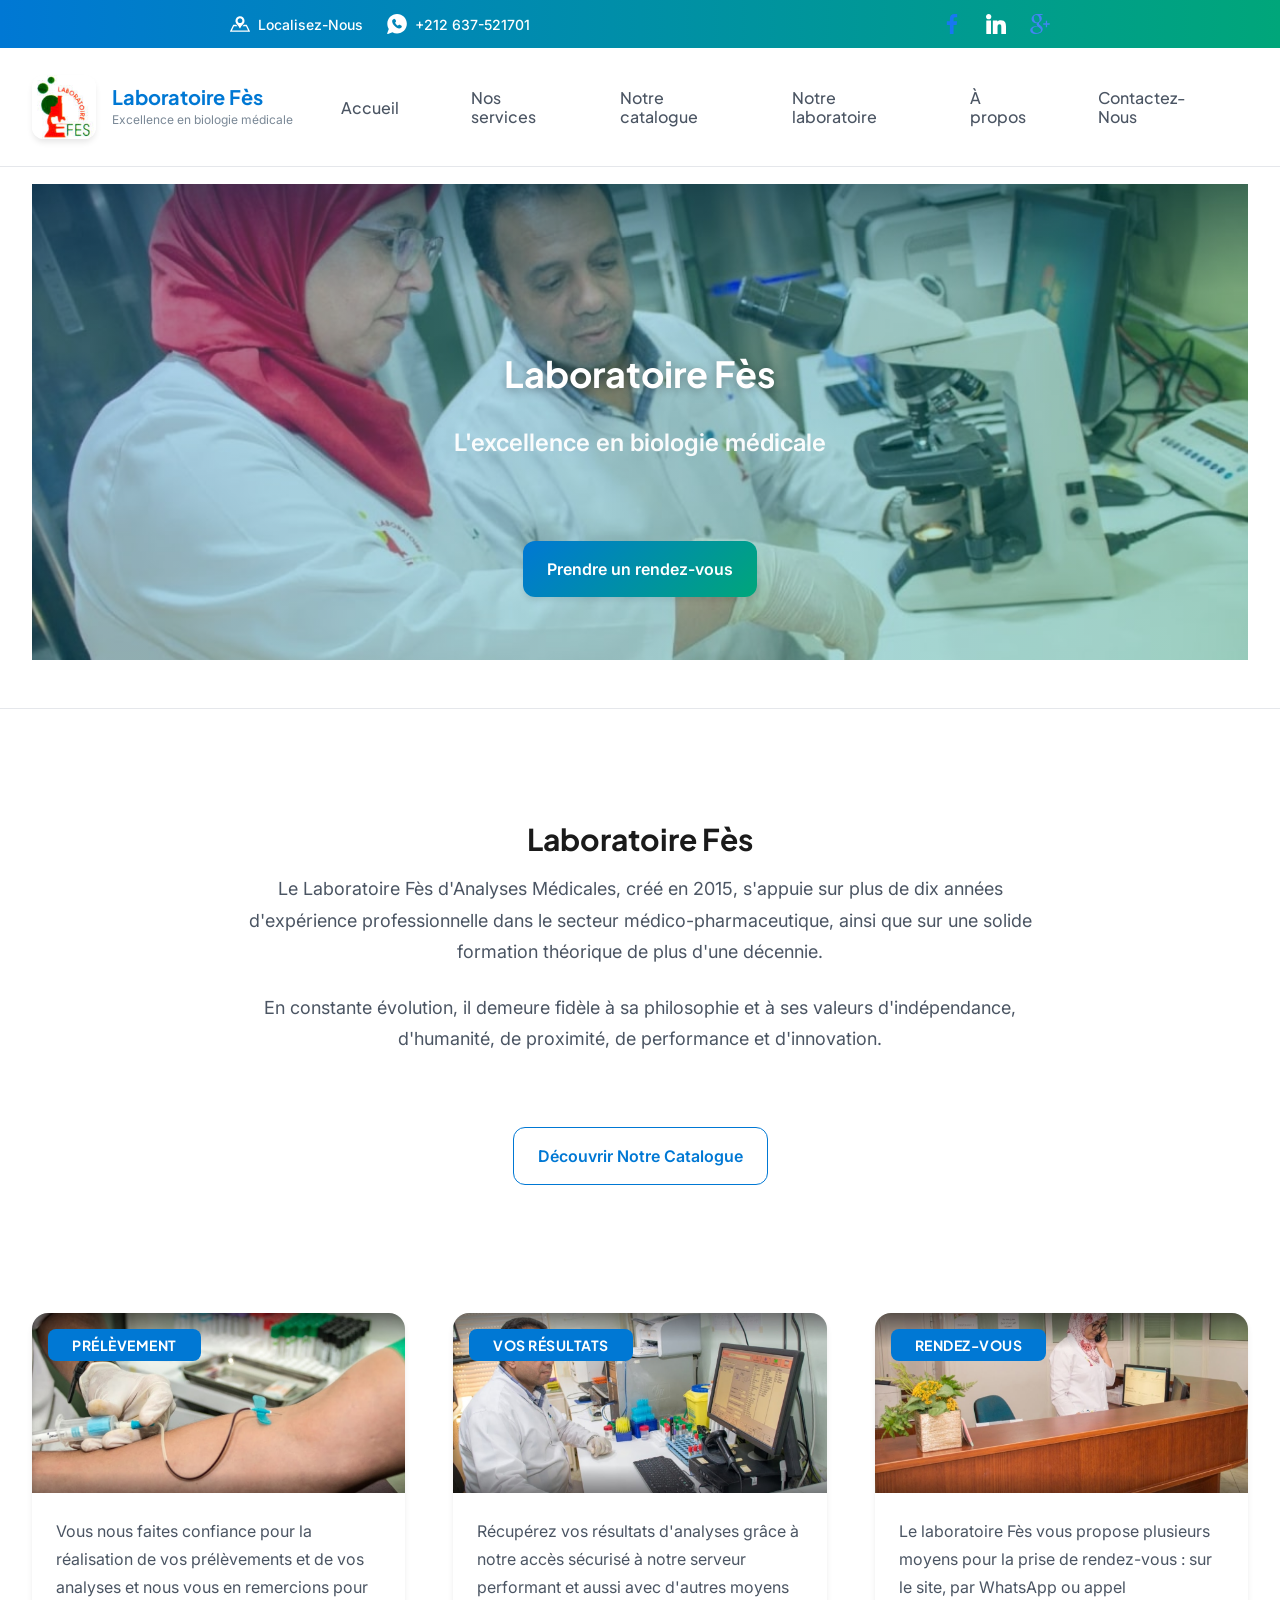
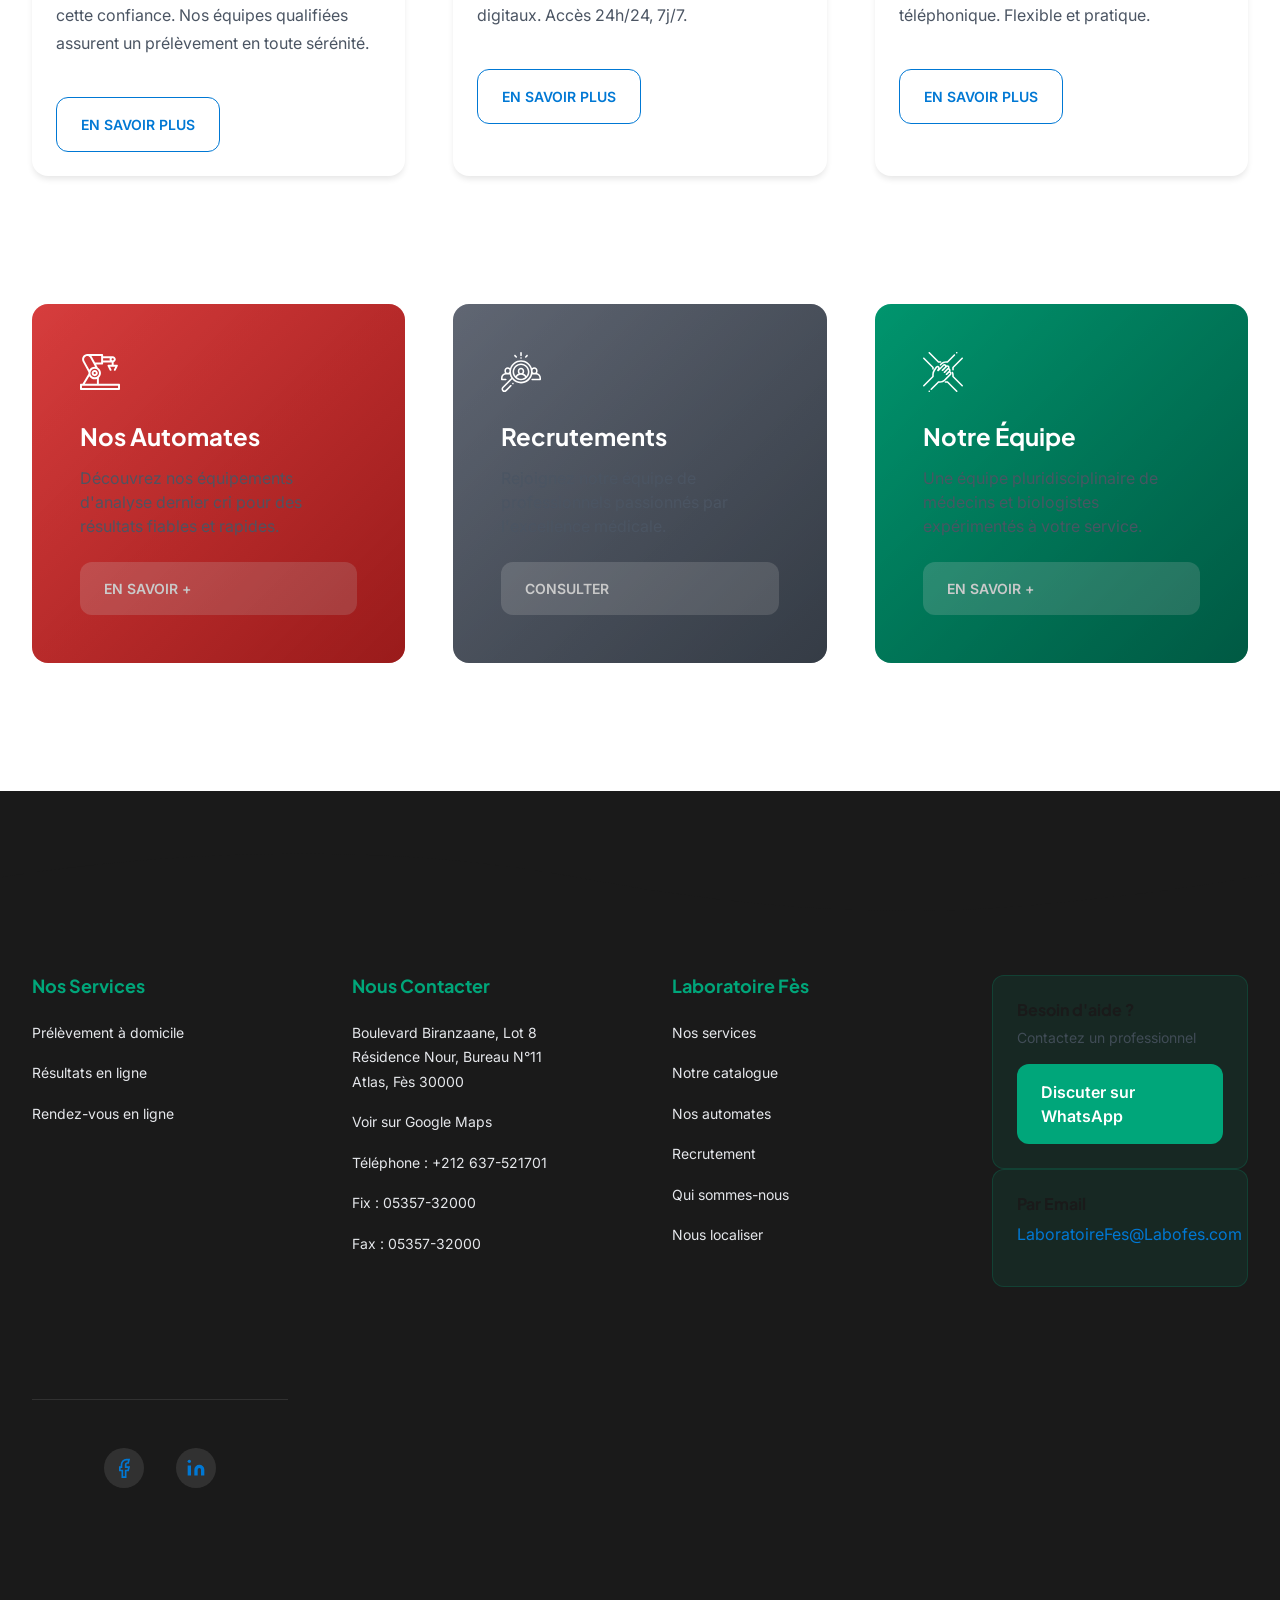
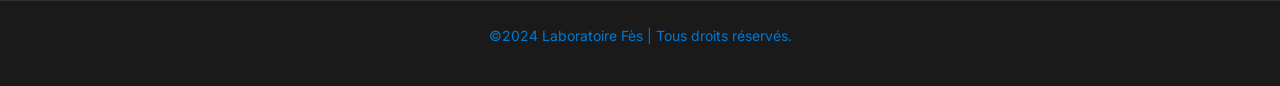
==== index.html @ f74e8bbc "update" ====
<!DOCTYPE html>
<html lang="fr">

<head>
  <meta charset="UTF-8">
  <meta name="viewport" content="width=device-width, initial-scale=1.0">
  <meta http-equiv="X-UA-Compatible" content="IE=edge">

  <!-- SEO Metadata -->
  <title>Laboratoire Fès - Analyses Médicales Premium | Biologie Médicale</title>
  <meta name="description" content="Laboratoire d'Analyses Médicales à Fès - Services de biologie médicale, prélèvements à domicile, résultats en ligne sécurisés. Excellence médicale et proximité garanties.">
  <meta name="keywords" content="laboratoire analyses médicales Fès, biologie médicale Maroc, prélèvement sanguin, résultats en ligne, rendez-vous en ligne">
  <meta name="author" content="Laboratoire Fès">
  <meta name="robots" content="index, follow">

  <!-- Open Graph -->
  <meta property="og:title" content="Laboratoire Fès - Analyses Médicales Premium">
  <meta property="og:description" content="Services de biologie médicale de qualité premium à Fès">
  <meta property="og:type" content="business.business">
  <meta property="og:locale" content="fr_FR">

  <!-- Favicon -->
  <link rel="icon" type="image/jpeg" href="imgs/logo.jpg">
  <link rel="apple-touch-icon" href="imgs/logo.jpg">

  <!-- Google Fonts -->
  <link rel="preconnect" href="https://fonts.googleapis.com">
  <link rel="preconnect" href="https://fonts.gstatic.com" crossorigin>
  <link href="https://fonts.googleapis.com/css2?family=Inter:wght@400;500;600;700&family=Plus+Jakarta+Sans:wght@600;700&display=swap" rel="stylesheet">

  <!-- Stylesheets -->
  <link rel="stylesheet" href="style.css">

  <!-- Theme Color -->
  <meta name="theme-color" content="#0078D4">
</head>

<body>
  <!-- Skip to main content (Accessibility) -->
  <a href="#main-content" class="skip-to-main" style="position: absolute; top: -40px; left: 0; background: #0078D4; color: white; padding: 8px; text-decoration: none; z-index: 100;">Passer au contenu principal</a>

  <!-- Top Contact Bar -->
  <div class="contactheader" role="contentinfo" aria-label="Barre de contact rapide">
    <section class="adress">
      <div class="infoContact">
        <a href="https://maps.google.com/?q=Laboratoire+Fes+Boulevard+Biranzaane+Lot+8+Fes+30000" 
           class="link_head" 
           title="Localiser Laboratoire Fès sur Google Maps"
           rel="noopener noreferrer">
          <img src="imgs/map.svg" width="20" height="20" alt="Icône localisation">
          <span>Localisez-Nous</span>
        </a>
      </div>
      <div class="infoContact">
        <a href="https://wa.me/+212637521701" 
           class="link_head"
           title="Contactez-nous via WhatsApp"
           rel="noopener noreferrer">
          <img src="imgs/whatssapp.svg" width="20" height="20" alt="Icône WhatsApp">
          <span>+212 637-521701</span>
        </a>
      </div>
    </section>

    <section class="social" aria-label="Suivez-nous sur les réseaux">
      <div class="infoContact">
        <a href="https://www.facebook.com/pages/category/Medical-Lab/Laboratoire-fes-danalyses-medicales-1619872754944075/" 
           aria-label="Facebook Laboratoire Fès"
           rel="noopener noreferrer"
           target="_blank">
          <img src="imgs/facebook.svg" class="colored-icon" width="20" height="20" alt="Facebook">
        </a>
      </div>
      <div class="infoContact">
        <a href="https://www.linkedin.com/in/labo-fes-9bba88136/?originalSubdomain=ma" 
           aria-label="LinkedIn Laboratoire Fès"
           rel="noopener noreferrer"
           target="_blank">
          <img src="imgs/linkedin.svg" width="20" height="20" alt="LinkedIn">
        </a>
      </div>
      <div class="infoContact">
        <a href="https://www.google.com/search?q=Laboratoire+Fes+Fez+Morocco" 
           aria-label="Google Business Laboratoire Fès"
           rel="noopener noreferrer"
           target="_blank">
          <img src="imgs/google.svg" class="colored-icon" width="20" height="20" alt="Google">
        </a>
      </div>
    </section>
  </div>

  <!-- Main Header Navigation -->
  <header class="header premium-header" role="banner">
    <div class="header-inner">
      <!-- Logo / Brand -->
      <a href="index.html" class="logo" aria-label="Accueil Laboratoire Fès">
        <img src="imgs/logo.jpg" alt="Logo Laboratoire Fès" class="logo-img">
        <div class="brand">
          <h1 class="brand-name">Laboratoire Fès</h1>
          <p class="brand-sub">Excellence en biologie médicale</p>
        </div>
      </a>

      <!-- Navigation Menu -->
      <nav class="nav" role="navigation" aria-label="Navigation principale">
        <ul class="menu">
          <li><h2><a href="index.html">Accueil</a></h2></li>
          
          <li class="sub-menu">
            <h2><a href="#section_services" aria-haspopup="true" aria-expanded="false">Nos services</a></h2>
            <ul class="test">
              <li><a href="laboratoire-fes/appointement.html">Prendre rendez-vous</a></li>
              <li><a href="laboratoire-fes/results.html">Vos résultats</a></li>
              <li><a href="laboratoire-fes/sample.html">Prélèvement à domicile</a></li>
            </ul>
          </li>

          <li><h2><a href="laboratoire-fes/tests_list.html">Notre catalogue</a></h2></li>
          
          <li class="sub-menu">
            <h2><a href="#section_automates" aria-haspopup="true" aria-expanded="false">Notre laboratoire</a></h2>
            <ul class="test">
              <li><a href="laboratoire-fes/automates.html">Nos automates</a></li>
              <li><a href="laboratoire-fes/recruitement.html">Recrutements</a></li>
              <li><a href="laboratoire-fes/team.html">Notre Équipe</a></li>
            </ul>
          </li>

          <li><h2><a href="laboratoire-fes/about.html">À propos</a></h2></li>
          <li><h2><a href="laboratoire-fes/contact.html">Contactez-Nous</a></h2></li>
        </ul>
      </nav>

      <!-- Call-to-Action Buttons -->
      <div class="header-ctas">
      
        <button class="btn btn-icon menu-toggle" 
                aria-label="Ouvrir le menu navigation" 
                aria-expanded="false"
                aria-controls="nav">
          ☰
        </button>
      </div>
    </div>
  </header>

  <!-- Hero Section -->
  <section class="home" role="main" aria-label="Section héros principal">
    <div class="slideshow-container">
      <!-- Hero Text Overlay -->
      <div class="rendv" role="heading" aria-level="2">
        <div class="titleslide0">Laboratoire Fès</div>
        <div class="titleslide">L'excellence en biologie médicale</div>
        <a href="laboratoire-fes/appointement.html" class="btn btn-primary">
          Prendre un rendez-vous
        </a>
      </div>

      <!-- Slides -->
      <div class="mySlides fade" style="display: block;" role="img" aria-label="Slide 1 - Vue du laboratoire">
        <img src="imgs/labo8.jpg" alt="Façade moderne du Laboratoire Fès">
      </div>
      <div class="mySlides fade" role="img" aria-label="Slide 2 - Équipements médicaux">
        <img src="imgs/labo9.jpg" alt="Équipements d'analyse médicale">
      </div>
      <div class="mySlides fade" role="img" aria-label="Slide 3 - Services de prélèvement">
        <img src="imgs/labo5.jpg" alt="Service de prélèvement sanguin">
      </div>
      <div class="mySlides fade" role="img" aria-label="Slide 4 - Accueil patient">
        <img src="imgs/labo2.jpg" alt="Salle d'attente accueillante">
      </div>

      <!-- Image Navigation Dots -->
      <div class="dotslide" role="group" aria-label="Navigation des images">
        <span class="dot active" onclick="currentSlide(1)" aria-label="Slide 1" role="button" tabindex="0"></span>
        <span class="dot" onclick="currentSlide(2)" aria-label="Slide 2" role="button" tabindex="0"></span>
        <span class="dot" onclick="currentSlide(3)" aria-label="Slide 3" role="button" tabindex="0"></span>
        <span class="dot" onclick="currentSlide(4)" aria-label="Slide 4" role="button" tabindex="0"></span>
      </div>

      <!-- Cover Gradient -->
      <div class="cover"></div>
    </div>
  </section>

  <div class="line"></div>

  <!-- About Section -->
  <section id="section_about" class="about" aria-labelledby="about-heading">
    <h2 id="about-heading">Laboratoire Fès</h2>
    
    <p class="parag_1">
      Le Laboratoire Fès d'Analyses Médicales, créé en 2015, s'appuie sur plus de dix années d'expérience professionnelle dans le secteur médico-pharmaceutique, ainsi que sur une solide formation théorique de plus d'une décennie.
    </p>

    <div>
      <p class="parag_2">
        En constante évolution, il demeure fidèle à sa philosophie et à ses valeurs d'indépendance, d'humanité, de proximité, de performance et d'innovation.
      </p>
    </div>

    <a href="laboratoire-fes/tests_list.html" class="btn btn-outline">
      Découvrir Notre Catalogue
    </a>
  </section>

  <!-- Services Section -->
  <section id="section_services" class="services" aria-labelledby="services-heading">
    <h2 id="services-heading" style="display: none;">Nos Services Principaux</h2>

    <!-- Prélèvement Card -->
    <article class="card">
      <div class="card-img">
        <h3>Prélèvement</h3>
        <img src="imgs/labo11.jpg" alt="Service de prélèvement sanguin professionnel">
      </div>
      <div class="card-content">
        <p class="text">
          Vous nous faites confiance pour la réalisation de vos prélèvements et de vos analyses et nous vous en remercions pour cette confiance. Nos équipes qualifiées assurent un prélèvement en toute sérénité.
        </p>
        <div class="divbtn">
          <a href="laboratoire-fes/sample.html">En savoir plus</a>
        </div>
      </div>
    </article>

    <!-- Résultats Card -->
    <article class="card">
      <div class="card-img">
        <h3>Vos Résultats</h3>
        <img src="imgs/labo1.jpg" alt="Plateforme sécurisée de consultation de résultats">
      </div>
      <div class="card-content">
        <p class="text">
          Récupérez vos résultats d'analyses grâce à notre accès sécurisé à notre serveur performant et aussi avec d'autres moyens digitaux. Accès 24h/24, 7j/7.
        </p>
        <div class="divbtn">
          <a href="laboratoire-fes/results.html">En savoir plus</a>
        </div>
      </div>
    </article>

    <!-- Rendez-vous Card -->
    <article class="card">
      <div class="card-img">
        <h3>Rendez-vous</h3>
        <img src="imgs/labo2.jpg" alt="Prise de rendez-vous en ligne">
      </div>
      <div class="card-content">
        <p class="text">
          Le laboratoire Fès vous propose plusieurs moyens pour la prise de rendez-vous : sur le site, par WhatsApp ou appel téléphonique. Flexible et pratique.
        </p>
        <div class="divbtn">
          <a href="laboratoire-fes/appointement.html">En savoir plus</a>
        </div>
      </div>
    </article>
  </section>

  <!-- Automates & Recruitment Section -->
  <section id="section_automates" class="auto_recru" aria-labelledby="automates-heading">
    <h2 id="automates-heading" style="display: none;">Notre Laboratoire</h2>

    <!-- Automates Card -->
    <article class="card_auto_recru" style="background: #ca1000;">
      <div class="icon_auto">
        <img src="imgs/automate.svg" width="30" height="30" alt="Icône automates">
      </div>
      <h3 class="title_auto_recru">Nos Automates</h3>
      <p class="text_auto_recru">
        Découvrez nos équipements d'analyse dernier cri pour des résultats fiables et rapides.
      </p>
      <a href="laboratoire-fes/automates.html" class="btn_red">En savoir +</a>
    </article>

    <!-- Recruitment Card -->
    <article class="card_auto_recru" style="background: #544e4e;">
      <div class="icon_auto">
        <img src="imgs/recrutement.svg" width="30" height="30" alt="Icône recrutement">
      </div>
      <h3 class="title_auto_recru">Recrutements</h3>
      <p class="text_auto_recru">
        Rejoignez notre équipe de professionnels passionnés par l'excellence médicale.
      </p>
      <a href="laboratoire-fes/recruitement.html" class="btn_gray">Consulter</a>
    </article>

    <!-- Team Card -->
    <article class="card_auto_recru" style="background: #00927b;">
      <div class="icon_auto">
        <img src="imgs/team.svg" width="30" height="30" alt="Icône équipe">
      </div>
      <h3 class="title_auto_recru">Notre Équipe</h3>
      <p class="text_auto_recru">
        Une équipe pluridisciplinaire de médecins et biologistes expérimentés à votre service.
      </p>
      <a href="laboratoire-fes/team.html" class="btn_green">En savoir +</a>
    </article>
  </section>

  <!-- Footer -->
  <div id="section_footer" class="pg-footer">
    <footer class="footer" role="contentinfo" aria-label="Pied de page">
      <!-- Wave SVG Decoration -->
      <svg class="footer-wave-svg" xmlns="http://www.w3.org/2000/svg" viewBox="0 0 1200 100" preserveAspectRatio="none">
        <path class="footer-wave-path"
          d="M851.8,100c125,0,288.3-45,348.2-64V0H0v44c3.7-1,7.3-1.9,11-2.9C80.7,22,151.7,10.8,223.5,6.3C276.7,2.9,330,4,383,9.8 c52.2,5.7,103.3,16.2,153.4,32.8C623.9,71.3,726.8,100,851.8,100z">
        </path>
      </svg>

      <!-- Footer Content -->
      <div class="footer-content">
        <!-- Services Column -->
        <div class="footer-content-column">
          <div class="footer-menu">
            <h3 class="footer-menu-name">Nos Services</h3>
            <ul class="footer-menu-list">
              <li><a href="laboratoire-fes/sample.html">Prélèvement à domicile</a></li>
              <li><a href="laboratoire-fes/results.html">Résultats en ligne</a></li>
              <li><a href="laboratoire-fes/appointement.html">Rendez-vous en ligne</a></li>
            </ul>
          </div>
        </div>

        <!-- Contact Column -->
        <div class="footer-content-column">
          <div class="footer-menu">
            <h3 class="footer-menu-name">Nous Contacter</h3>
            <ul class="footer-menu-list">
              <li>Boulevard Biranzaane, Lot 8<br>Résidence Nour, Bureau N°11<br>Atlas, Fès 30000</li>
              <li>
                <a href="https://maps.google.com/?q=Laboratoire+Fes+Boulevard+Biranzaane" 
                   rel="noopener noreferrer">
                  Voir sur Google Maps
                </a>
              </li>
              <li>
                <a href="tel:+212637521701">
                  Téléphone : +212 637-521701
                </a>
              </li>
              <li><a href="tel:+21253573200">Fix : 05357-32000</a></li>
              <li>Fax : 05357-32000</li>
            </ul>
          </div>
        </div>

        <!-- Quick Links Column -->
        <div class="footer-content-column">
          <div class="footer-menu">
            <h3 class="footer-menu-name">Laboratoire Fès</h3>
            <ul class="footer-menu-list">
              <li><a href="#section_services">Nos services</a></li>
              <li><a href="laboratoire-fes/tests_list.html">Notre catalogue</a></li>
              <li><a href="laboratoire-fes/automates.html">Nos automates</a></li>
              <li><a href="laboratoire-fes/recruitement.html">Recrutement</a></li>
              <li><a href="#section_about">Qui sommes-nous</a></li>
              <li>
                <a href="https://maps.google.com/?q=Laboratoire+Fes+Fez" 
                   rel="noopener noreferrer">
                  Nous localiser
                </a>
              </li>
            </ul>
          </div>
        </div>

        <!-- CTA Column -->
        <div class="footer-content-column">
          <div class="footer-call-to-action">
            <h3 class="footer-call-to-action-title">Besoin d'aide ?</h3>
            <p class="footer-call-to-action-description">Contactez un professionnel</p>
            <a class="footer-call-to-action-button" 
               href="https://wa.me/+212637521701" 
               target="_blank"
               rel="noopener noreferrer">
              Discuter sur WhatsApp
            </a>
          </div>
          <div class="footer-call-to-action">
            <h3 class="footer-call-to-action-title">Par Email</h3>
            <p class="footer-call-to-action-link-wrapper">
              <a href="mailto:LaboratoireFes@Labofes.com">
                LaboratoireFes@Labofes.com
              </a>
            </p>
          </div>
        </div>

        <!-- Social Links -->
        <div class="footer-social-links" role="navigation" aria-label="Réseaux sociaux">
          <a class="footer-social-link" 
             href="https://www.facebook.com/pages/category/Medical-Lab/Laboratoire-fes-danalyses-medicales-1619872754944075/" 
             aria-label="Facebook"
             target="_blank"
             rel="noopener noreferrer">
            <span class="hidden-link-text">Facebook</span>
            <svg class="footer-social-icon-svg" xmlns="http://www.w3.org/2000/svg" viewBox="0 0 24 24" fill="none" stroke="currentColor" stroke-width="2">
              <path d="M18 2h-3a6 6 0 0 0-6 6v3H7v4h3v8h4v-8h3l1-4h-4V8a2 2 0 0 1 2-2h1z"></path>
            </svg>
          </a>
          <a class="footer-social-link" 
             href="https://www.linkedin.com/in/labo-fes-9bba88136/?originalSubdomain=ma" 
             aria-label="LinkedIn"
             target="_blank"
             rel="noopener noreferrer">
            <span class="hidden-link-text">LinkedIn</span>
            <svg class="footer-social-icon-svg" xmlns="http://www.w3.org/2000/svg" viewBox="0 0 24 24" fill="currentColor">
              <path d="M16 8a6 6 0 0 1 6 6v7h-4v-7a2 2 0 0 0-2-2 2 2 0 0 0-2 2v7h-4v-7a6 6 0 0 1 6-6zM2 9h4v12H2z"></path>
              <circle cx="4" cy="4" r="2"></circle>
            </svg>
          </a>
        </div>
      </div>

      <!-- Copyright -->
      <div class="footer-copyright">
        <div class="footer-copyright-wrapper">
          <p class="footer-copyright-text">
            <a href="https://ittyni.com/website/analyses-medicales/" 
               target="_blank"
               rel="noopener noreferrer">
              ©2024 Laboratoire Fès | Tous droits réservés.
            </a>
          </p>
        </div>
      </div>
    </footer>
  </div>

  <!-- Main JS - Modern Vanilla JS (no jQuery) -->
  <script src="./js/main.js" defer></script>
</body>

</html>
---- style.css ----
/* ========================================
   LABORATOIRE FES - MODERN CLINIC DESIGN
   UI Kit + Design System v1.0
   ======================================== */

/* ====== 1. CSS VARIABLES (Design System) ====== */
:root {
  /* Clinic Color Palette */
  --color-primary: #0078D4;
  --color-primary-dark: #005A9C;
  --color-primary-light: #E8F4FF;
  
  --color-accent: #00A67A;
  --color-accent-dark: #008060;
  --color-accent-light: #E8F9F5;
  
  /* Neutral Colors */
  --color-dark: #1A1A1A;
  --color-dark-secondary: #4B5563;
  --color-gray: #7A8896;
  --color-gray-light: #E5E7EB;
  --color-gray-lighter: #F3F4F6;
  --color-white: #FFFFFF;
  
  /* Status Colors */
  --color-success: #10B981;
  --color-warning: #F59E0B;
  --color-error: #EF4444;
  
  /* Spacing (8px grid base) */
  --space-xs: 0.25rem;
  --space-sm: 0.5rem;
  --space-md: 1rem;
  --space-lg: 1.5rem;
  --space-xl: 2rem;
  --space-2xl: 3rem;
  --space-3xl: 4rem;
  
  /* Typography - Fonts */
  --font-primary: 'Inter', -apple-system, BlinkMacSystemFont, 'Segoe UI', sans-serif;
  --font-secondary: 'Plus Jakarta Sans', var(--font-primary);
  
  /* Typography - Sizes */
  --font-size-xs: 0.75rem;
  --font-size-sm: 0.875rem;
  --font-size-base: 1rem;
  --font-size-lg: 1.125rem;
  --font-size-xl: 1.25rem;
  --font-size-2xl: 1.5rem;
  --font-size-3xl: 1.875rem;
  --font-size-4xl: 2.25rem;
  
  --font-weight-regular: 400;
  --font-weight-medium: 500;
  --font-weight-semibold: 600;
  --font-weight-bold: 700;
  
  /* Line Heights */
  --line-height-tight: 1.2;
  --line-height-normal: 1.5;
  --line-height-relaxed: 1.75;
  
  /* Shadows */
  --shadow-sm: 0 1px 2px 0 rgba(0, 0, 0, 0.05);
  --shadow-md: 0 4px 6px -1px rgba(0, 0, 0, 0.1);
  --shadow-lg: 0 10px 15px -3px rgba(0, 0, 0, 0.1);
  --shadow-xl: 0 20px 25px -5px rgba(0, 0, 0, 0.1);
  
  /* Border Radius */
  --border-radius-sm: 0.375rem;
  --border-radius-md: 0.5rem;
  --border-radius-lg: 0.75rem;
  --border-radius-xl: 1rem;
  --border-radius-full: 9999px;
  
  /* Transitions */
  --transition-fast: 150ms ease-in-out;
  --transition-base: 200ms ease-in-out;
  --transition-slow: 300ms ease-in-out;
  
  /* Z-index Stack */
  --z-dropdown: 100;
  --z-sticky: 500;
  --z-fixed: 1000;
}

/* ====== 2. GLOBAL RESET & BASE ====== */
* {
  margin: 0;
  padding: 0;
  box-sizing: border-box;
}

html {
  scroll-behavior: smooth;
}

body {
  font-family: var(--font-primary);
  font-size: var(--font-size-base);
  line-height: var(--line-height-normal);
  color: var(--color-dark);
  background-color: var(--color-white);
  overflow-x: hidden;
}

/* Accessibility: Respect motion preferences */
@media (prefers-reduced-motion: reduce) {
  * {
    animation-duration: 0.01ms !important;
    animation-iteration-count: 1 !important;
    transition-duration: 0.01ms !important;
    scroll-behavior: auto !important;
  }
}

/* ====== 3. TYPOGRAPHY ====== */
h1, h2, h3, h4, h5, h6 {
  font-family: var(--font-secondary);
  font-weight: var(--font-weight-bold);
  line-height: var(--line-height-tight);
  margin-bottom: var(--space-md);
  color: var(--color-dark);
}

h1 { font-size: var(--font-size-4xl); }
h2 { font-size: var(--font-size-3xl); }
h3 { font-size: var(--font-size-2xl); }
h4 { font-size: var(--font-size-xl); }
h5 { font-size: var(--font-size-lg); }
h6 { font-size: var(--font-size-base); }

@media (max-width: 768px) {
  h1 { font-size: var(--font-size-3xl); }
  h2 { font-size: var(--font-size-2xl); }
  h3 { font-size: var(--font-size-xl); }
}

p {
  margin-bottom: var(--space-md);
  color: var(--color-dark-secondary);
}

a {
  color: var(--color-primary);
  text-decoration: none;
  transition: color var(--transition-fast);
}

a:hover {
  color: var(--color-primary-dark);
}

a:focus-visible {
  outline: 2px solid var(--color-accent);
  outline-offset: 2px;
}

/* ====== 4. BUTTON STYLES ====== */
.btn {
  display: inline-flex;
  align-items: center;
  justify-content: center;
  gap: var(--space-sm);
  
  padding: var(--space-md) var(--space-lg);
  font-family: var(--font-primary);
  font-size: var(--font-size-base);
  font-weight: var(--font-weight-semibold);
  
  border: none;
  border-radius: var(--border-radius-lg);
  cursor: pointer;
  transition: all var(--transition-fast);
  white-space: nowrap;
}

.btn:focus-visible {
  outline: 2px solid var(--color-accent);
  outline-offset: 2px;
}

.btn:disabled {
  opacity: 0.5;
  cursor: not-allowed;
}

.btn-primary {
  background: linear-gradient(135deg, var(--color-primary), var(--color-accent));
  color: var(--color-white);
  box-shadow: var(--shadow-md);
}

.btn-primary:hover:not(:disabled) {
  transform: translateY(-2px);
  box-shadow: var(--shadow-lg);
}

.btn-secondary {
  background: var(--color-gray-lighter);
  color: var(--color-primary);
  border: 1px solid var(--color-gray-light);
}

.btn-secondary:hover:not(:disabled) {
  background: var(--color-gray-light);
}

.btn-outline {
  border: 1.5px solid var(--color-primary);
  color: var(--color-primary);
  background: transparent;
}

.btn-outline:hover:not(:disabled) {
  background: var(--color-primary-light);
}

.btn-icon {
  padding: var(--space-md);
  background: transparent;
  border: 1px solid var(--color-gray-light);
  border-radius: var(--border-radius-full);
  color: var(--color-dark);
}

.btn-icon:hover:not(:disabled) {
  border-color: var(--color-primary);
  color: var(--color-primary);
}

.btn_red {
  padding: var(--space-md) var(--space-lg);
  border: none;
  background: rgba(255, 255, 255, 0.2);
  color: var(--color-white);
  border-radius: var(--border-radius-lg);
  font-weight: var(--font-weight-semibold);
  font-size: var(--font-size-sm);
  text-transform: uppercase;
  cursor: pointer;
  transition: all var(--transition-fast);
}

.btn_red:hover {
  background: rgba(255, 255, 255, 0.3);
  transform: translateX(4px);
}

.btn_gray {
  padding: var(--space-md) var(--space-lg);
  border: none;
  background: rgba(255, 255, 255, 0.2);
  color: var(--color-white);
  border-radius: var(--border-radius-lg);
  font-weight: var(--font-weight-semibold);
  font-size: var(--font-size-sm);
  text-transform: uppercase;
  cursor: pointer;
  transition: all var(--transition-fast);
}

.btn_gray:hover {
  background: rgba(255, 255, 255, 0.3);
  transform: translateX(4px);
}

.btn_green {
  padding: var(--space-md) var(--space-lg);
  border: none;
  background: rgba(255, 255, 255, 0.2);
  color: var(--color-white);
  border-radius: var(--border-radius-lg);
  font-weight: var(--font-weight-semibold);
  font-size: var(--font-size-sm);
  text-transform: uppercase;
  cursor: pointer;
  transition: all var(--transition-fast);
}

.btn_green:hover {
  background: rgba(255, 255, 255, 0.3);
  transform: translateX(4px);
}

/* ====== 5. CONTACT HEADER ====== */
.contactheader {
  display: flex;
  justify-content: space-between;
  align-items: center;
  padding: var(--space-md) var(--space-lg);
  
  background: linear-gradient(90deg, var(--color-primary) 0%, var(--color-accent) 100%);
  color: var(--color-white);
  
  position: fixed;
  top: 0;
  left: 0;
  right: 0;
  z-index: var(--z-sticky);
  height: 48px;
}

.adress,
.social {
  display: flex;
  gap: var(--space-sm);
}

.infoContact {
  display: flex;
  align-items: center;
  gap: var(--space-sm);
}

.infoContact a {
  display: flex;
  align-items: center;
  gap: var(--space-sm);
  color: var(--color-white);
  padding: var(--space-sm);
  border-radius: var(--border-radius-md);
  transition: background var(--transition-fast);
}

.infoContact a:hover {
  background: rgba(255, 255, 255, 0.15);
  color: var(--color-white);
}

.infoContact span {
  display: none;
  font-size: var(--font-size-sm);
  font-weight: var(--font-weight-medium);
}

@media (min-width: 768px) {
  .infoContact span {
    display: inline;
  }
}

.infoContact img {
  width: 20px;
  height: 20px;
  filter: brightness(0) invert(1);
}

.infoContact img.colored-icon {
  filter: none !important;
}

.link_head {
  color: var(--color-white);
}

/* ====== 6. MAIN HEADER ====== */
.header {
  position: fixed;
  top: 48px;
  left: 0;
  right: 0;
  z-index: var(--z-sticky);
  
  background: var(--color-white);
  backdrop-filter: blur(10px);
  background-color: rgba(255, 255, 255, 0.95);
  border-bottom: 1px solid var(--color-gray-light);
  
  /* reduced padding for a slimmer header */
  padding: var(--space-md) var(--space-lg);
  height: auto;
  transition: box-shadow var(--transition-base);
}

.header.premium-header {
  padding: var(--space-lg) var(--space-xl);
}

.header-inner {
  max-width: 1280px;
  margin: 0 auto;
  display: flex;
  align-items: center;
  justify-content: space-between;
  /* slightly tighter gap to match the slimmer header */
  gap: var(--space-lg);
}

.logo {
  display: flex;
  align-items: center;
  gap: var(--space-md);
  flex-shrink: 0;
  color: var(--color-primary);
  transition: opacity var(--transition-fast);
}

.logo:hover {
  opacity: 0.8;
}

.logo-img {
  /* slightly larger logo to make the button/image more prominent */
  width: 64px;
  height: 64px;
  border-radius: var(--border-radius-lg);
  object-fit: cover;
  box-shadow: var(--shadow-md);
}

.logotext {
  font-size: var(--font-size-xl);
  margin: 0;
  font-weight: var(--font-weight-bold);
  color: var(--color-primary);
}

.brand {
  display: flex;
  flex-direction: column;
  gap: 2px;
}

.brand-name {
  font-size: var(--font-size-xl);
  font-weight: var(--font-weight-bold);
  color: var(--color-primary);
  margin: 0;
}

.brand-sub {
  font-size: var(--font-size-xs);
  color: var(--color-gray);
  margin: 0;
}

/* Navigation */
.nav {
  flex: 1;
  display: none;
}

@media (min-width: 1024px) {
  .nav {
    display: block;
  }
}

.menu {
  display: flex;
  align-items: center;
  gap: var(--space-lg);
  list-style: none;
}

.menu li {
  position: relative;
}

.menu h2 {
  margin: 0;
  font-size: var(--font-size-base);
  font-weight: var(--font-weight-medium);
}

.menu li h2 a {
  color: var(--color-dark-secondary);
  display: inline-block;
  padding: var(--space-md) var(--space-lg);
  border-radius: var(--border-radius-md);
  transition: all var(--transition-fast);
}

.menu li h2 a:hover {
  color: var(--color-primary);
  background: var(--color-primary-light);
}

/* Submenu */
.sub-menu {
  position: relative;
}

.sub-menu .test {
  display: none;
  position: absolute;
  top: 100%;
  left: 0;
  flex-direction: column;
  gap: 0;
  
  background: var(--color-white);
  border: 1px solid var(--color-gray-light);
  border-radius: var(--border-radius-lg);
  box-shadow: var(--shadow-lg);
  min-width: 200px;
  
  padding: var(--space-md) 0;
  list-style: none;
  z-index: var(--z-dropdown);
}

.sub-menu:hover .test {
  display: flex;
}

.sub-menu .test li a {
  padding: var(--space-md) var(--space-lg);
  color: var(--color-dark-secondary);
  display: block;
  transition: all var(--transition-fast);
}

.sub-menu .test li a:hover {
  background: var(--color-primary-light);
  color: var(--color-primary);
  padding-left: calc(var(--space-lg) + var(--space-md));
}

/* Header CTAs */
.header-ctas {
  display: flex;
  align-items: center;
  gap: var(--space-md);
}

.menu-toggle {
  display: flex;
}

@media (min-width: 1024px) {
  .menu-toggle {
    display: none;
  }
}

/* Mobile Menu */
@media (max-width: 1023px) {
  .header {
    padding: var(--space-md) var(--space-lg);
  }
  
  .nav {
    display: none !important;
    position: absolute;
    top: calc(100% + 48px);
    left: 0;
    right: 0;
    
    background: var(--color-white);
    border-bottom: 1px solid var(--color-gray-light);
    box-shadow: var(--shadow-lg);
    
    animation: slideDown var(--transition-slow) ease-out;
  }
  
  .header.open .nav {
    display: block !important;
  }
  
  .menu {
    flex-direction: column;
    gap: 0;
    padding: var(--space-lg) 0;
  }
  
  .menu li h2 a {
    display: block;
    padding: var(--space-md) var(--space-lg);
  }
  
  .sub-menu .test {
    position: static;
    display: none;
    background: var(--color-gray-lighter);
    border: none;
    box-shadow: none;
    padding: 0;
  }
  
  .sub-menu.open .test {
    display: flex;
  }
  
  .sub-menu .test li a {
    padding-left: calc(var(--space-lg) * 2);
  }
}

@keyframes slideDown {
  from {
    opacity: 0;
    transform: translateY(-10px);
  }
  to {
    opacity: 1;
    transform: translateY(0);
  }
}

/* Scroll Shadow */
.header.scrolled {
  box-shadow: var(--shadow-md);
}

/* ====== 7. HERO SECTION ====== */
.home {
  margin-top: 120px;
  position: relative;
  width: 100%;
  height: 60vh;
  min-height: 400px;
  overflow: hidden;
}

@media (max-width: 768px) {
  .home {
    height: 50vh;
    min-height: 350px;
  }
}

.slideshow-container {
  position: relative;
  width: 100%;
  height: 140%;
}

.mySlides {
  display: none;
  width: 100%;
  height: 100%;
  animation: fadeSlide var(--transition-slow);
}

.mySlides.active,
.mySlides[style*="display: block"] {
  display: flex;
}

.mySlides img {
  width: 100%;
  height: 100%;
  object-fit: cover;
}

.cover {
  position: absolute;
  top: 0;
  left: 0;
  width: 100%;
  height: 100%;
  background: linear-gradient(135deg, rgba(0, 120, 212, 0.3), rgba(0, 166, 122, 0.3));
  z-index: 1;
}

.rendv {
  position: absolute;
  top: 50%;
  left: 50%;
  transform: translate(-50%, -50%);
  z-index: 2;
  text-align: center;
  color: var(--color-white);
  animation: fadeIn var(--transition-slow) ease-out;
}

.titleslide0 {
  font-family: var(--font-secondary);
  font-size: var(--font-size-4xl);
  font-weight: var(--font-weight-bold);
  margin-bottom: var(--space-lg);
  text-shadow: 0 2px 10px rgba(0, 0, 0, 0.3);
  margin: 0 0 var(--space-lg) 0;
}

@media (max-width: 768px) {
  .titleslide0 {
    font-size: var(--font-size-3xl);
  }
}

.titleslide {
  font-size: var(--font-size-2xl);
  font-weight: var(--font-weight-semibold);
  margin-bottom: var(--space-2xl);
  opacity: 0.95;
  margin: 0 0 var(--space-2xl) 0;
}

@media (max-width: 768px) {
  .titleslide {
    font-size: var(--font-size-xl);
  }
}

.rendv a {
  display: inline-block;
  margin-top: var(--space-xl);
}

.dotslide {
  position: absolute;
  bottom: var(--space-2xl);
  left: 50%;
  transform: translateX(-50%);
  z-index: 2;
  
  display: flex;
  gap: var(--space-md);
  justify-content: center;
}

.dot {
  width: 12px;
  height: 12px;
  border-radius: var(--border-radius-full);
  background: rgba(255, 255, 255, 0.5);
  cursor: pointer;
  transition: all var(--transition-fast);
  border: 2px solid rgba(255, 255, 255, 0.3);
}

.dot:hover,
.dot.active {
  background: var(--color-white);
  border-color: var(--color-white);
  transform: scale(1.2);
}

@keyframes fadeSlide {
  from { opacity: 0; }
  to { opacity: 1; }
}

@keyframes fadeIn {
  from {
    opacity: 0;
    transform: translate(-50%, -55%);
  }
  to {
    opacity: 1;
    transform: translate(-50%, -50%);
  }
}

/* ====== 8. SECTIONS & SPACING ====== */
section {
  padding: var(--space-3xl) var(--space-xl);
  max-width: 1280px;
  margin: 0 auto;
}

@media (max-width: 768px) {
  section {
    padding: var(--space-2xl) var(--space-lg);
  }
}

.line {
  height: 1px;
  background: var(--color-gray-light);
  margin: var(--space-2xl) 0;
}

/* About Section */
.about {
  text-align: center;
}

.about h1 {
  color: var(--color-primary);
}

.about h1 span {
  display: block;
}

.parag_1,
.parag_2 {
  font-size: var(--font-size-lg);
  line-height: var(--line-height-relaxed);
  color: var(--color-dark-secondary);
  margin-bottom: var(--space-lg);
  max-width: 800px;
  margin-left: auto;
  margin-right: auto;
}

.about .btn,
.about a {
  margin-top: var(--space-2xl);
}

/* ====== 9. SERVICE CARDS ====== */
.services {
  display: grid;
  grid-template-columns: repeat(auto-fit, minmax(300px, 1fr));
  gap: var(--space-2xl);
}

@media (max-width: 768px) {
  .services {
    grid-template-columns: 1fr;
    gap: var(--space-lg);
  }
}

.card {
  background: var(--color-white);
  border-radius: var(--border-radius-xl);
  overflow: hidden;
  box-shadow: var(--shadow-md);
  transition: all var(--transition-base);
  display: flex;
  flex-direction: column;
  min-height: 360px;
}

.card:hover {
  box-shadow: var(--shadow-xl);
  transform: translateY(-4px);
}

.card-img {
  position: relative;
  width: 100%;
  height: 180px;
  overflow: hidden;
}

.card-img img {
  width: 100%;
  height: 100%;
  object-fit: cover;
  transition: transform var(--transition-base);
}

.card:hover .card-img img {
  transform: scale(1.05);
}

.card-img h3 {
  position: absolute;
  top: var(--space-md);
  left: var(--space-md);
  background: var(--color-primary);
  color: var(--color-white);
  padding: var(--space-sm) var(--space-lg);
  border-radius: var(--border-radius-md);
  font-size: var(--font-size-sm);
  font-weight: var(--font-weight-bold);
  text-transform: uppercase;
  letter-spacing: 0.5px;
  margin: 0;
  z-index: 1;
}

.card .text {
  flex: 1;
  padding: var(--space-lg);
  color: var(--color-dark-secondary);
  line-height: var(--line-height-relaxed);
}

.card .divbtn {
  padding: 0 var(--space-lg) var(--space-lg);
}

.card .divbtn a,
.card a {
  display: inline-block;
  color: var(--color-primary);
  border: 1.5px solid var(--color-primary);
  padding: var(--space-md) var(--space-lg);
  border-radius: var(--border-radius-lg);
  font-weight: var(--font-weight-semibold);
  text-transform: uppercase;
  font-size: var(--font-size-sm);
  transition: all var(--transition-fast);
}

.card .divbtn a:hover,
.card a:hover {
  background: var(--color-primary);
  color: var(--color-white);
  transform: translateX(2px);
}

/* ====== 10. AUTOMATES & RECRUITMENT ====== */
.auto_recru {
  display: grid;
  grid-template-columns: repeat(auto-fit, minmax(280px, 1fr));
  gap: var(--space-2xl);
}

@media (max-width: 768px) {
  .auto_recru {
    grid-template-columns: 1fr;
  }
}

.card_auto_recru {
  padding: var(--space-2xl);
  border-radius: var(--border-radius-xl);
  color: var(--color-white);
  position: relative;
  overflow: hidden;
  transition: all var(--transition-base);
  display: flex;
  flex-direction: column;
  min-height: 260px;
  cursor: pointer;
}

.card_auto_recru::before {
  content: '';
  position: absolute;
  top: 0;
  left: 0;
  right: 0;
  bottom: 0;
  background: linear-gradient(135deg, rgba(0,0,0,0.1), rgba(0,0,0,0.3));
  z-index: 1;
}

.card_auto_recru:hover {
  transform: translateY(-6px);
  box-shadow: var(--shadow-xl);
}

.icon_auto {
  margin-bottom: var(--space-lg);
  position: relative;
  z-index: 2;
}

.icon_auto img {
  width: 40px;
  height: 40px;
  filter: brightness(0) invert(1);
}

.title_auto_recru {
  font-size: var(--font-size-2xl);
  margin-bottom: var(--space-md);
  position: relative;
  z-index: 2;
  color: var(--color-white);
  margin: 0 0 var(--space-md) 0;
}

.text_auto_recru {
  font-size: var(--font-size-base);
  line-height: var(--line-height-normal);
  margin-bottom: var(--space-lg);
  position: relative;
  z-index: 2;
  opacity: 0.95;
}

/* Background gradient overrides */
[style*="background: #ca1000"] {
  background: linear-gradient(135deg, #EF4444, #DC2626) !important;
}

[style*="background: #544e4e"] {
  background: linear-gradient(135deg, #6B7280, #4B5563) !important;
}

[style*="background: #00927b"] {
  background: linear-gradient(135deg, var(--color-accent), #008060) !important;
}

/* ====== 11. FOOTER ====== */
.pg-footer {
  padding: 0 !important;
  margin-top: var(--space-3xl);
}

.footer {
  background: var(--color-dark);
  color: var(--color-white);
  position: relative;
  padding-top: 60px;
}

.footer-wave-svg {
  display: block;
  width: 100%;
  height: 60px;
}

.footer-wave-path {
  fill: var(--color-dark);
}

.footer-content {
  display: grid;
  grid-template-columns: repeat(auto-fit, minmax(200px, 1fr));
  gap: var(--space-3xl);
  max-width: 1280px;
  margin: 0 auto;
  padding: var(--space-3xl) var(--space-xl);
}

@media (max-width: 768px) {
  .footer-content {
    gap: var(--space-2xl);
    padding: var(--space-2xl) var(--space-lg);
  }
}

.footer-menu-name {
  font-size: var(--font-size-lg);
  font-weight: var(--font-weight-bold);
  margin-bottom: var(--space-lg);
  color: var(--color-accent);
}

.footer-menu-list {
  list-style: none;
  display: flex;
  flex-direction: column;
  gap: var(--space-md);
}

.footer-menu-list li {
  font-size: var(--font-size-sm);
  line-height: var(--line-height-relaxed);
  color: var(--color-gray-light);
}

.footer-menu-list a {
  color: var(--color-gray-light);
  transition: all var(--transition-fast);
}

.footer-menu-list a:hover {
  color: var(--color-accent);
  padding-left: var(--space-sm);
}

.footer-call-to-action {
  background: rgba(0, 166, 122, 0.1);
  padding: var(--space-lg);
  border-radius: var(--border-radius-lg);
  border: 1px solid rgba(0, 166, 122, 0.2);
}

.footer-call-to-action-title {
  font-size: var(--font-size-base);
  font-weight: var(--font-weight-bold);
  margin-bottom: var(--space-sm);
  margin: 0 0 var(--space-sm) 0;
}

.footer-call-to-action-description {
  font-size: var(--font-size-sm);
  margin-bottom: var(--space-md);
  opacity: 0.8;
}

.footer-call-to-action-button {
  background: var(--color-accent);
  color: var(--color-white);
  padding: var(--space-md) var(--space-lg);
  border-radius: var(--border-radius-lg);
  border: none;
  font-weight: var(--font-weight-semibold);
  transition: all var(--transition-fast);
  display: inline-block;
  cursor: pointer;
}

.footer-call-to-action-button:hover {
  background: var(--color-accent-dark);
  transform: translateY(-2px);
}

.footer-social-amoeba-svg {
  display: none;
}

.footer-social-links {
  display: flex;
  justify-content: center;
  gap: var(--space-xl);
  padding: var(--space-2xl) var(--space-xl);
  border-top: 1px solid rgba(255, 255, 255, 0.1);
  margin-top: var(--space-2xl);
}

.footer-social-link {
  display: inline-flex;
  align-items: center;
  justify-content: center;
  width: 40px;
  height: 40px;
  border-radius: var(--border-radius-full);
  background: rgba(255, 255, 255, 0.1);
  transition: all var(--transition-fast);
}

.footer-social-link:hover {
  background: var(--color-accent);
  transform: translateY(-3px);
}

.footer-social-icon-svg {
  width: 20px;
  height: 20px;
}

.footer-social-icon-path {
  fill: currentColor;
}

.hidden-link-text {
  display: none;
}

.footer-copyright {
  text-align: center;
  padding: var(--space-lg);
  border-top: 1px solid rgba(255, 255, 255, 0.1);
  font-size: var(--font-size-sm);
  color: var(--color-gray-light);
}

.footer-copyright-wrapper {
  max-width: 1280px;
  margin: 0 auto;
}

/* ====== 12. UTILITY CLASSES ====== */
.container {
  max-width: 1280px;
  margin: 0 auto;
  padding: 0 var(--space-xl);
}

.text-center {
  text-align: center;
}

.text-primary {
  color: var(--color-primary);
}

.text-accent {
  color: var(--color-accent);
}

.mt {
  margin-top: var(--space-2xl);
}

.mb {
  margin-bottom: var(--space-2xl);
}

/* ====== 13. ANIMATIONS ====== */
@keyframes slideInUp {
  from {
    opacity: 0;
    transform: translateY(20px);
  }
  to {
    opacity: 1;
    transform: translateY(0);
  }
}

@keyframes slideInLeft {
  from {
    opacity: 0;
    transform: translateX(-20px);
  }
  to {
    opacity: 1;
    transform: translateX(0);
  }
}

@keyframes slideInRight {
  from {
    opacity: 0;
    transform: translateX(20px);
  }
  to {
    opacity: 1;
    transform: translateX(0);
  }
}

@keyframes pulse {
  0%, 100% { opacity: 1; }
  50% { opacity: 0.7; }
}

.fade-in {
  animation: slideInUp var(--transition-slow) ease-out forwards;
  opacity: 0;
}

.fade-in.in-view {
  opacity: 1;
}

/* ====== 14. RESPONSIVE DESIGN ====== */
@media (max-width: 768px) {
  :root {
    --space-xl: 1.5rem;
    --space-2xl: 2rem;
    --space-3xl: 3rem;
  }
  
  h1 { font-size: var(--font-size-3xl); }
  h2 { font-size: var(--font-size-2xl); }
  
  .contactheader {
    gap: var(--space-md);
  }
  
  .adress,
  .social {
    gap: var(--space-xs);
  }
}

@media (max-width: 480px) {
  :root {
    --space-lg: 1rem;
    --space-xl: 1.25rem;
  }
  
  .header {
    padding: var(--space-md);
  }
  
  .header-inner {
    gap: var(--space-md);
  }
  
  .brand-sub {
    display: none;
  }
  
  section {
    padding: var(--space-xl) var(--space-md);
  }
  
  .titleslide0 {
    font-size: var(--font-size-2xl);
  }
  
  .titleslide {
    font-size: var(--font-size-lg);
  }
  
  .card_auto_recru {
    padding: var(--space-lg);
  }
  
  .title_auto_recru {
    font-size: var(--font-size-xl);
  }
}

/* Print Styles */
@media print {
  .contactheader,
  .header,
  .footer {
    display: none;
  }
  
  body {
    background: var(--color-white);
  }
  
  a[href]::after {
    content: " (" attr(href) ")";
  }
}
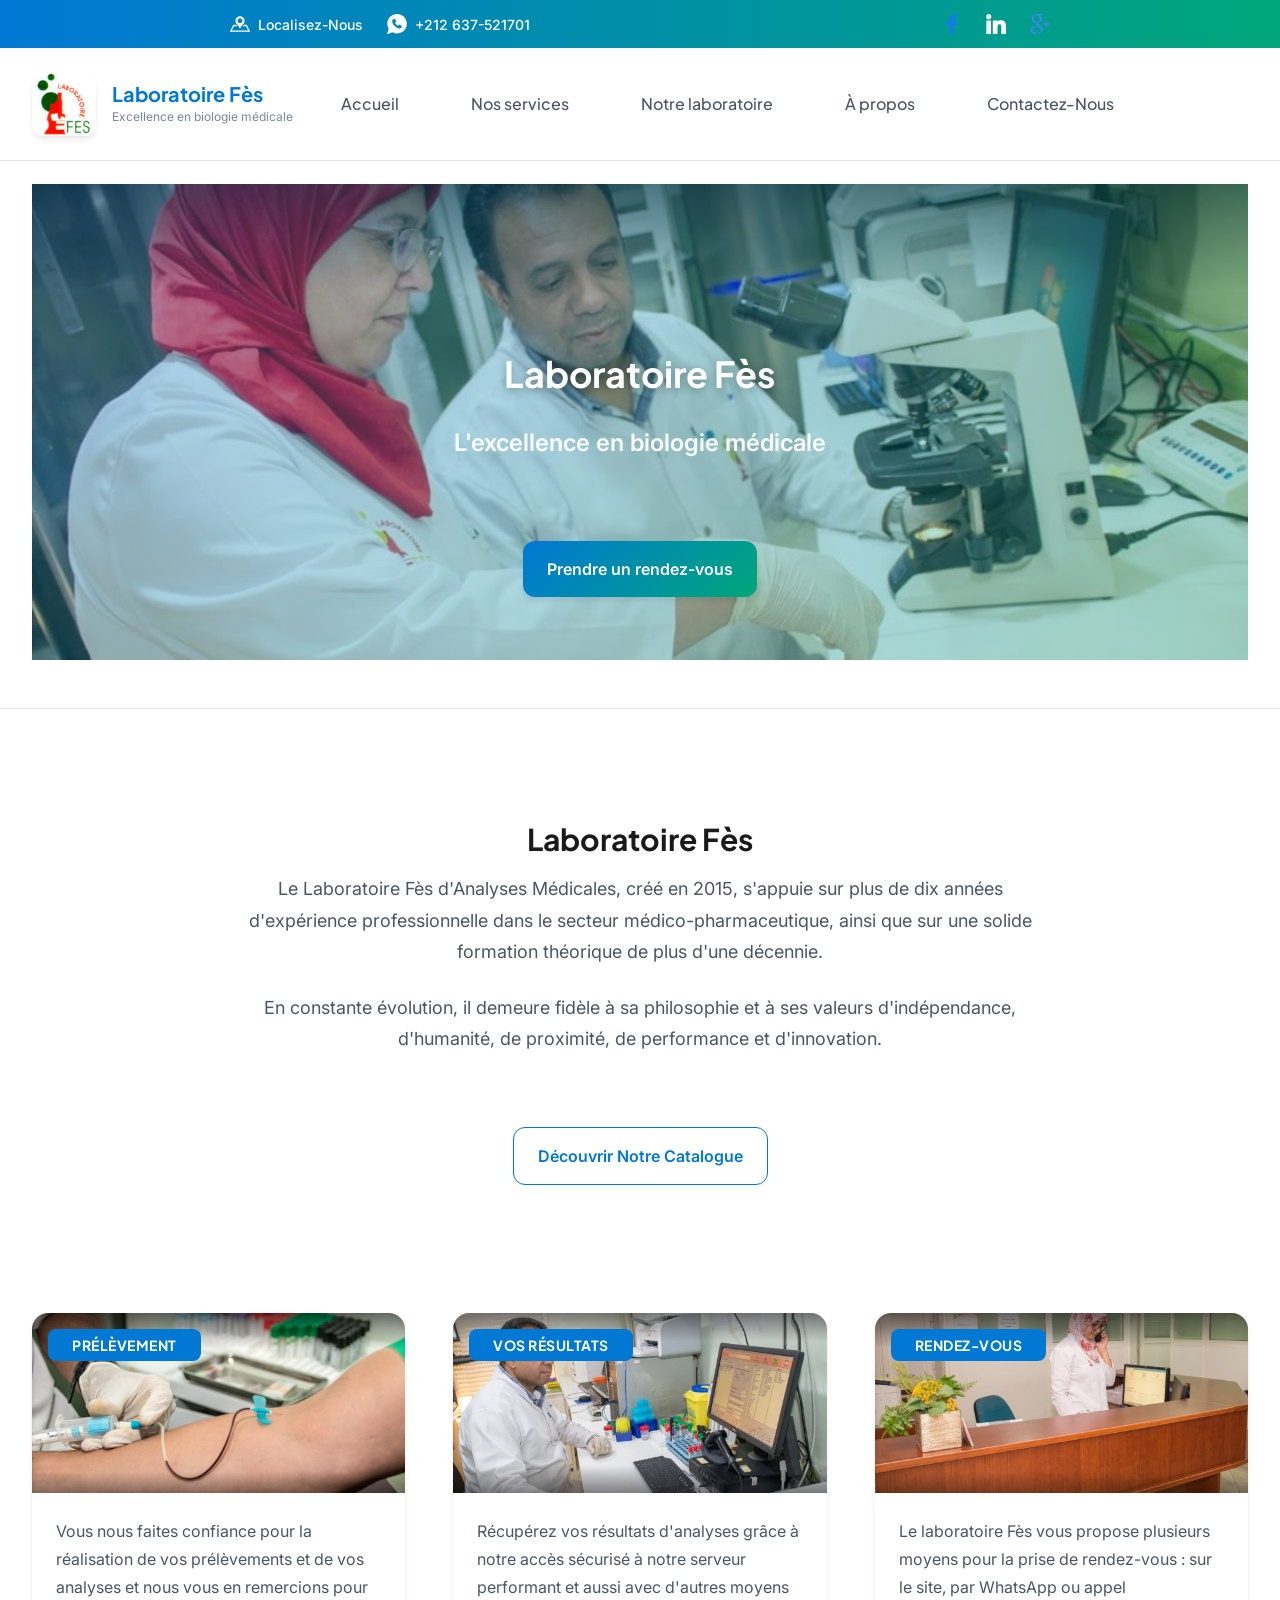
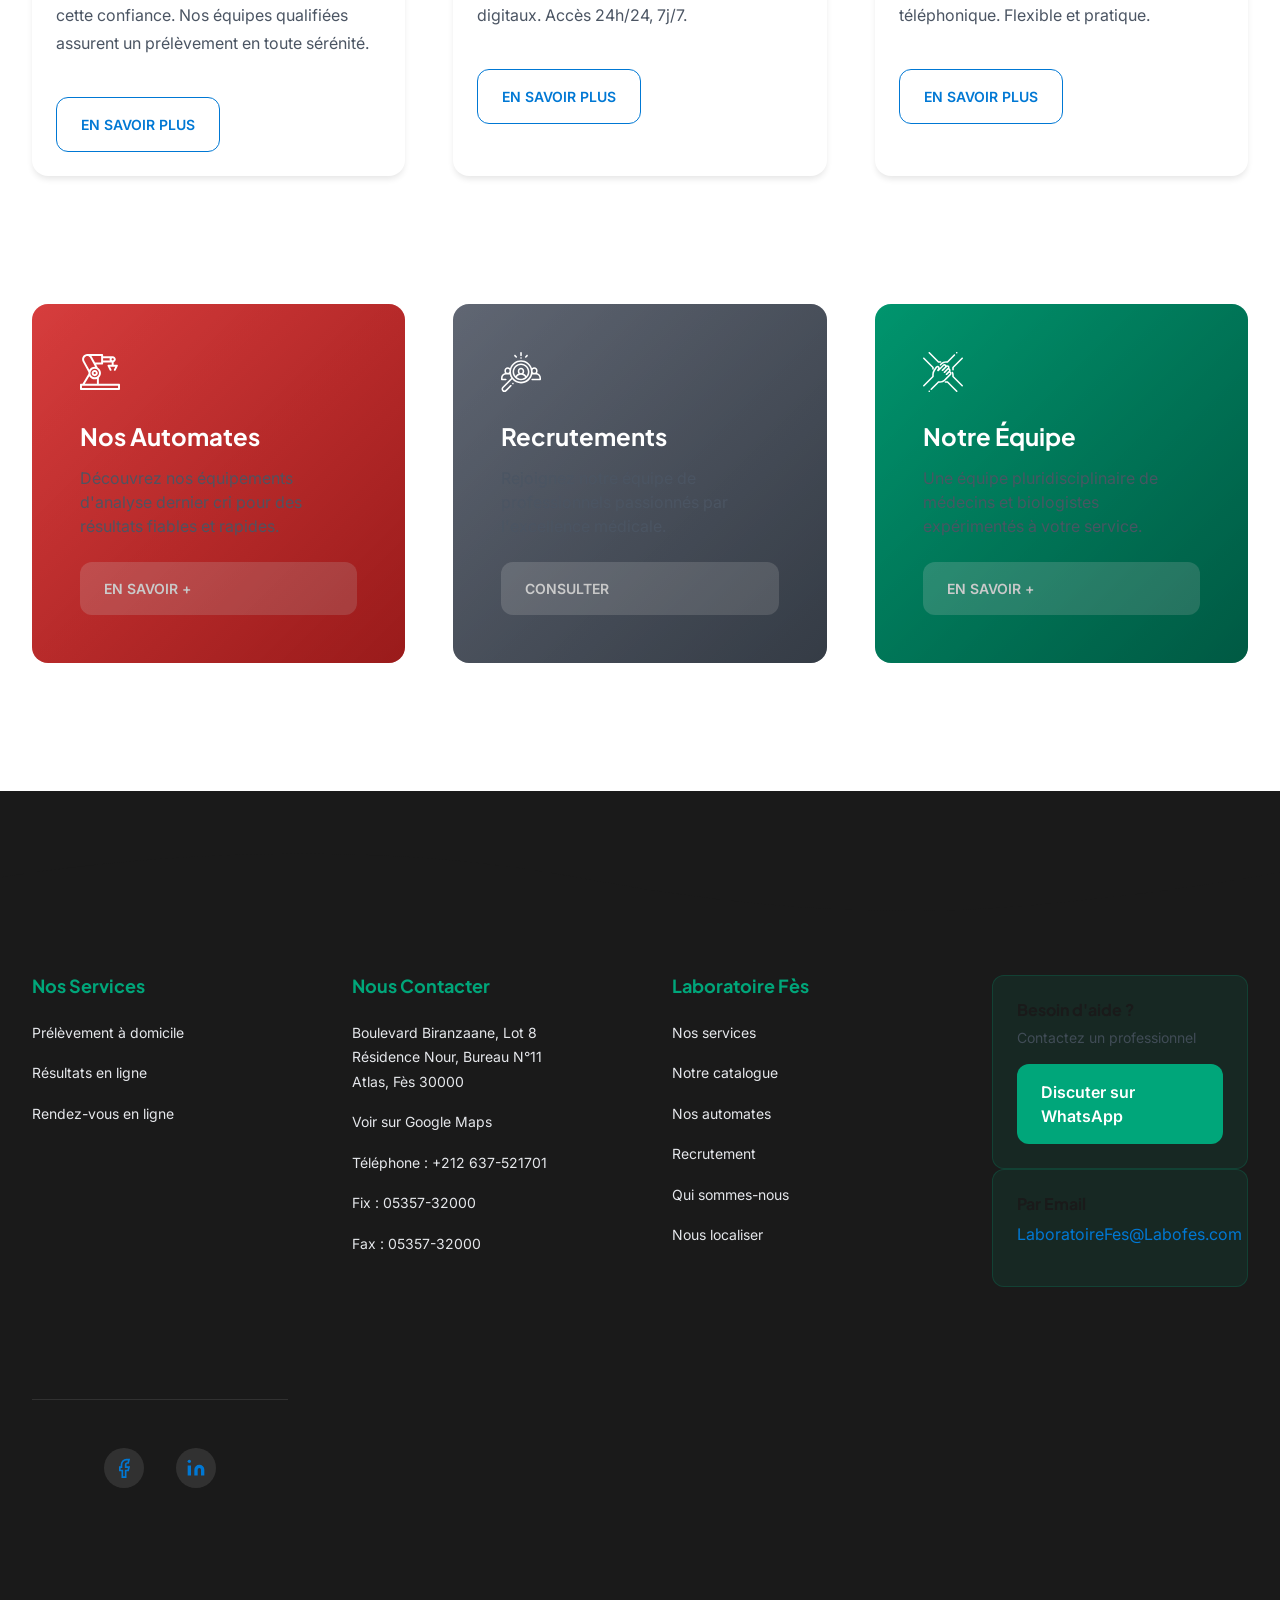
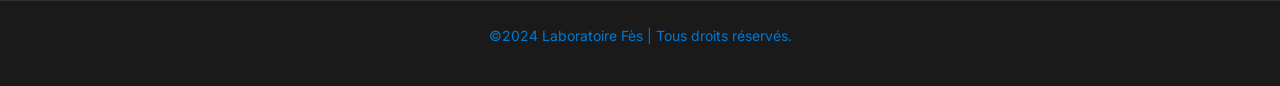
==== commit 56c84bb3: "update" ====
--- a/index.html
+++ b/index.html
@@ -115,8 +115,6 @@
               <li><a href="laboratoire-fes/sample.html">Prélèvement à domicile</a></li>
             </ul>
           </li>
-
-          <li><h2><a href="laboratoire-fes/tests_list.html">Notre catalogue</a></h2></li>
           
           <li class="sub-menu">
             <h2><a href="#section_automates" aria-haspopup="true" aria-expanded="false">Notre laboratoire</a></h2>
@@ -430,7 +428,7 @@
   </div>
 
   <!-- Main JS - Modern Vanilla JS (no jQuery) -->
-  <script src="./js/main.js" defer></script>
+  <script src="main.js" defer></script>
 </body>
 
 </html>
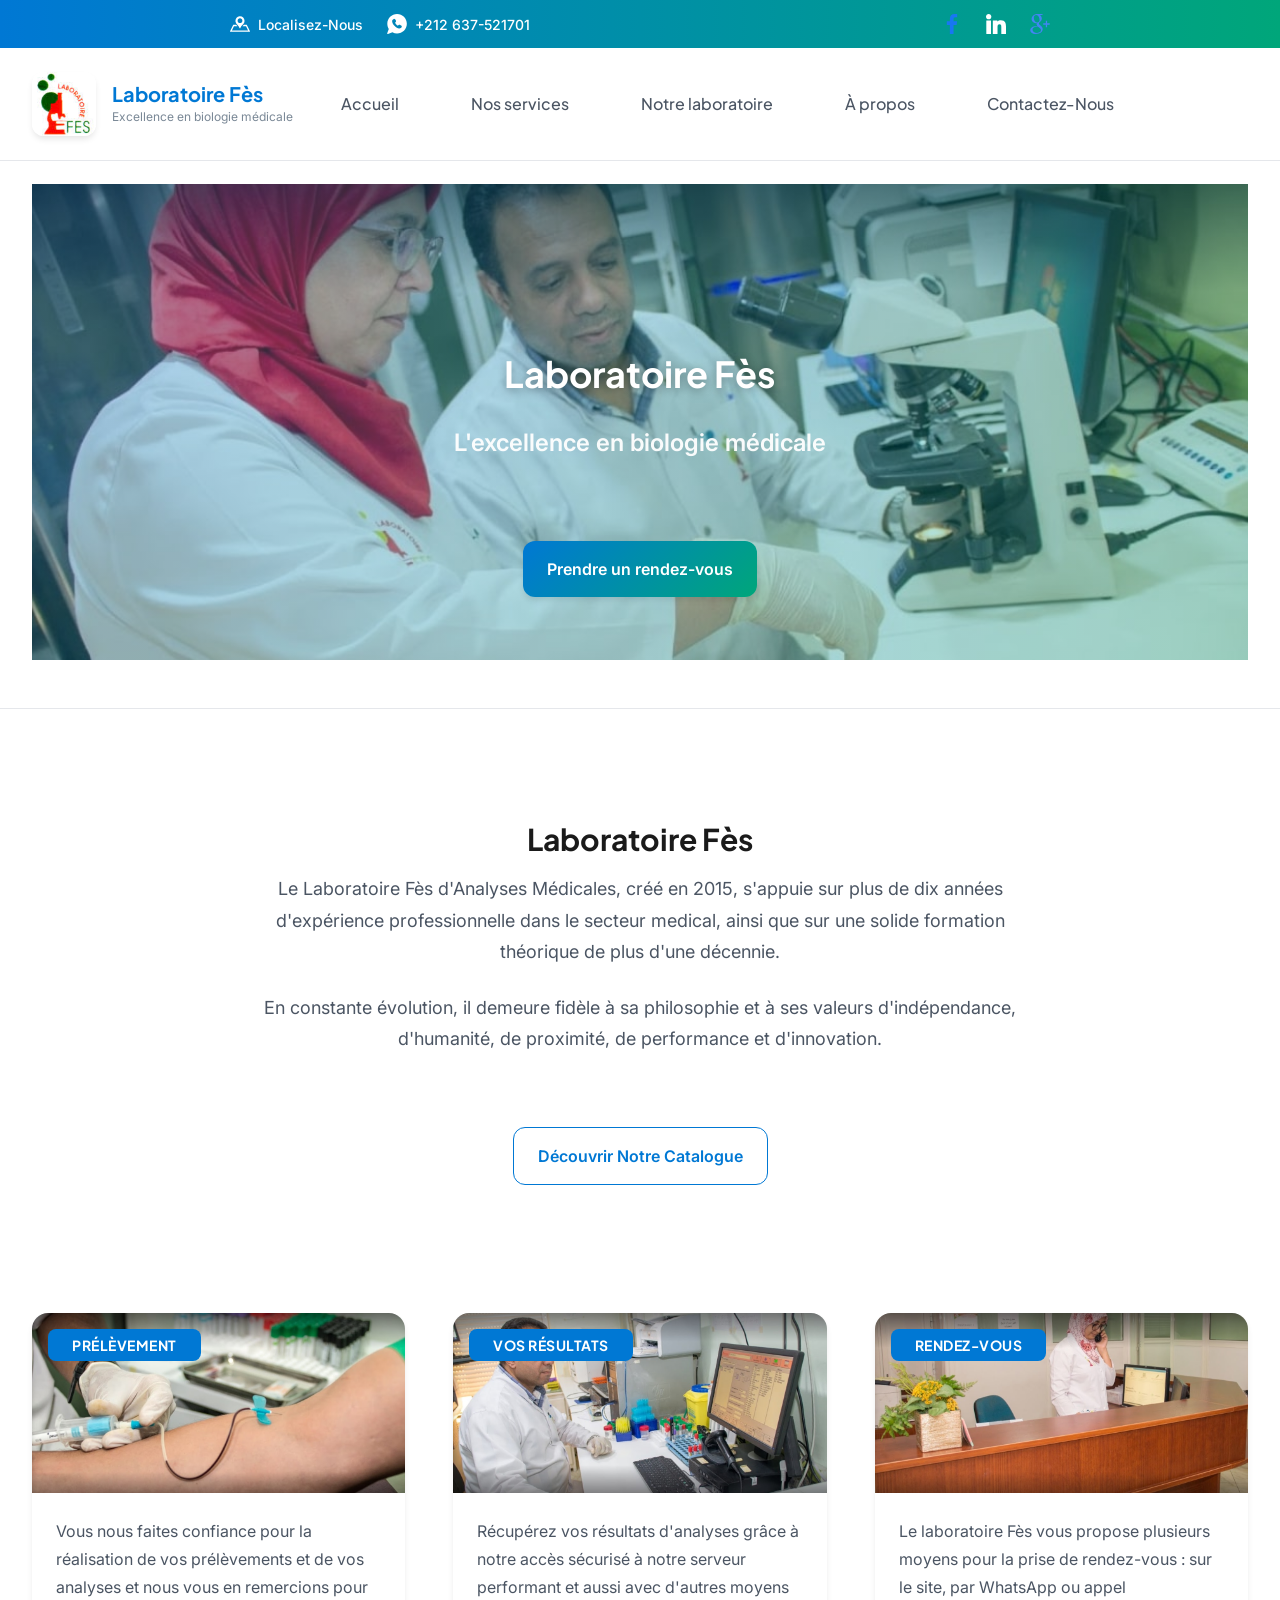
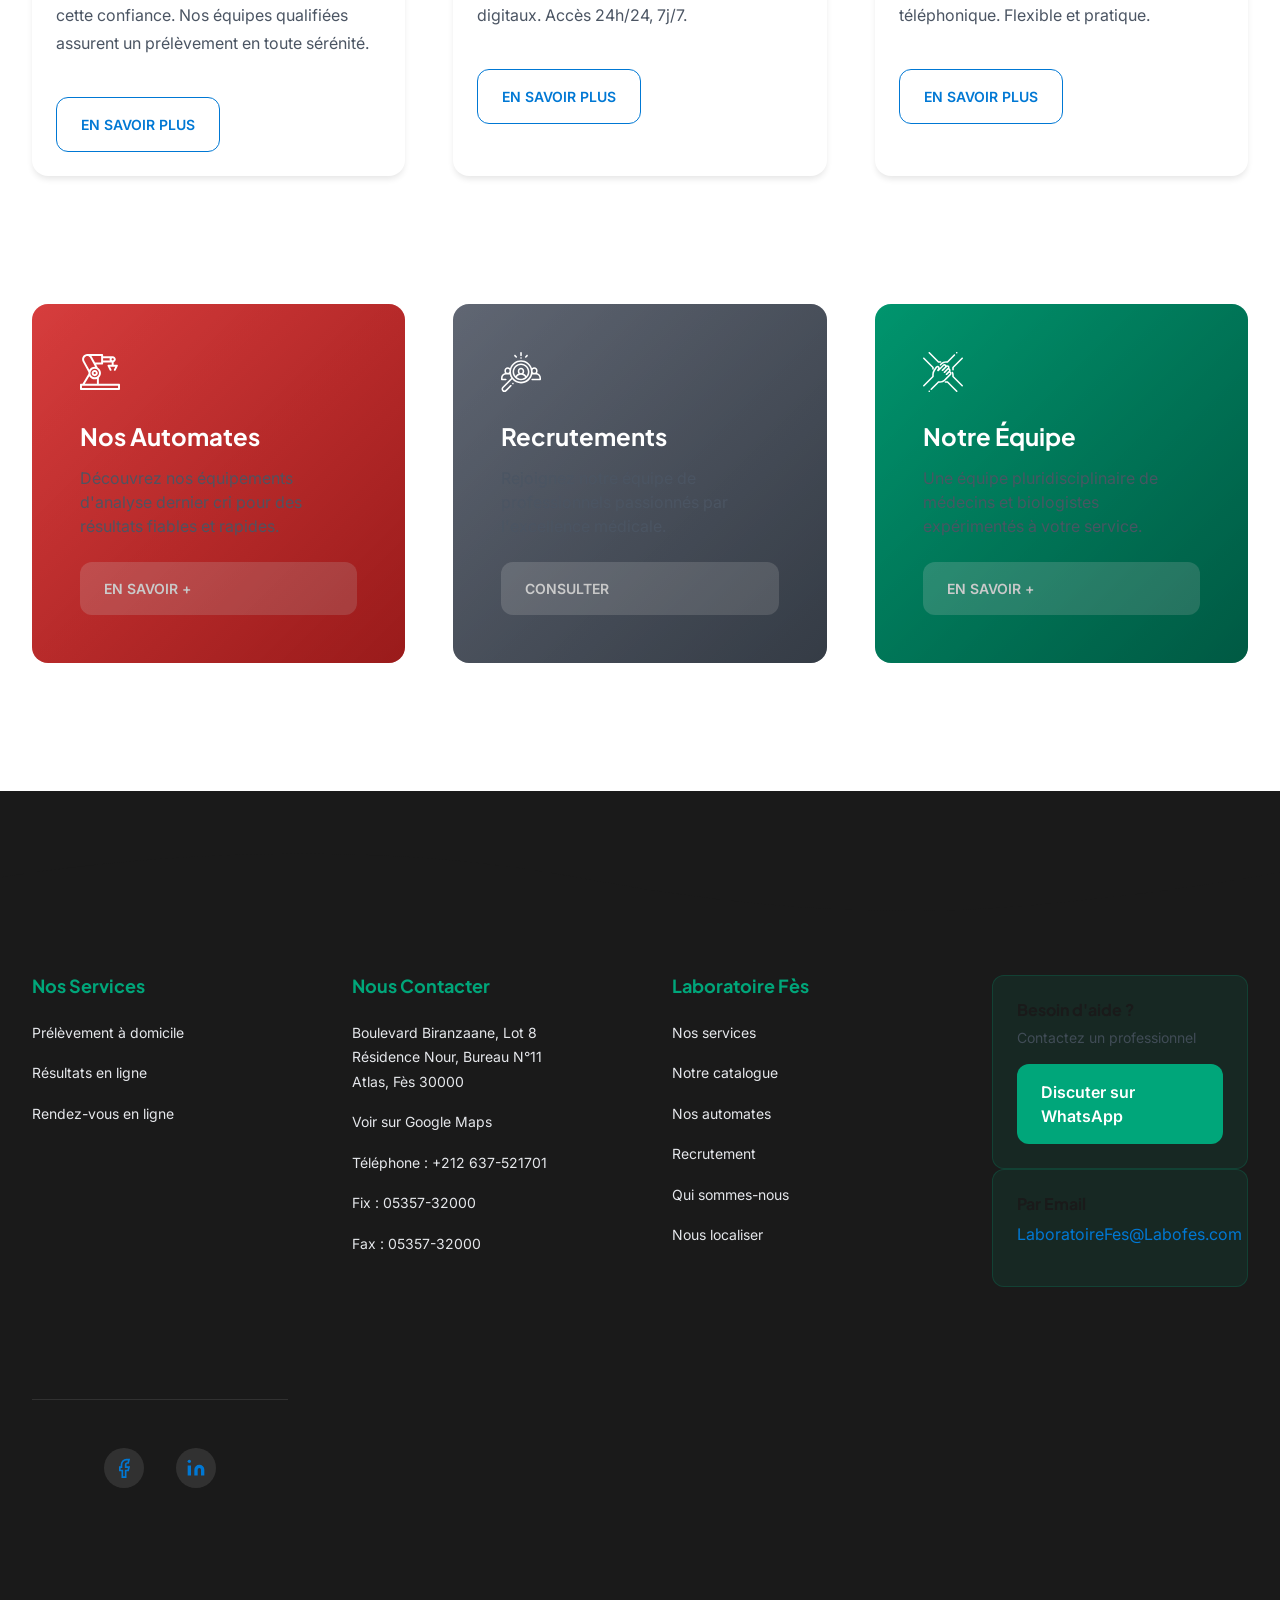
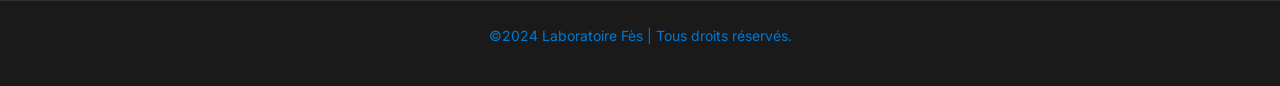
==== commit 23f9fd76: "update" ====
--- a/index.html
+++ b/index.html
@@ -189,7 +189,7 @@
     <h2 id="about-heading">Laboratoire Fès</h2>
     
     <p class="parag_1">
-      Le Laboratoire Fès d'Analyses Médicales, créé en 2015, s'appuie sur plus de dix années d'expérience professionnelle dans le secteur médico-pharmaceutique, ainsi que sur une solide formation théorique de plus d'une décennie.
+      Le Laboratoire Fès d'Analyses Médicales, créé en 2015, s'appuie sur plus de dix années d'expérience professionnelle dans le secteur medical, ainsi que sur une solide formation théorique de plus d'une décennie.
     </p>
 
     <div>
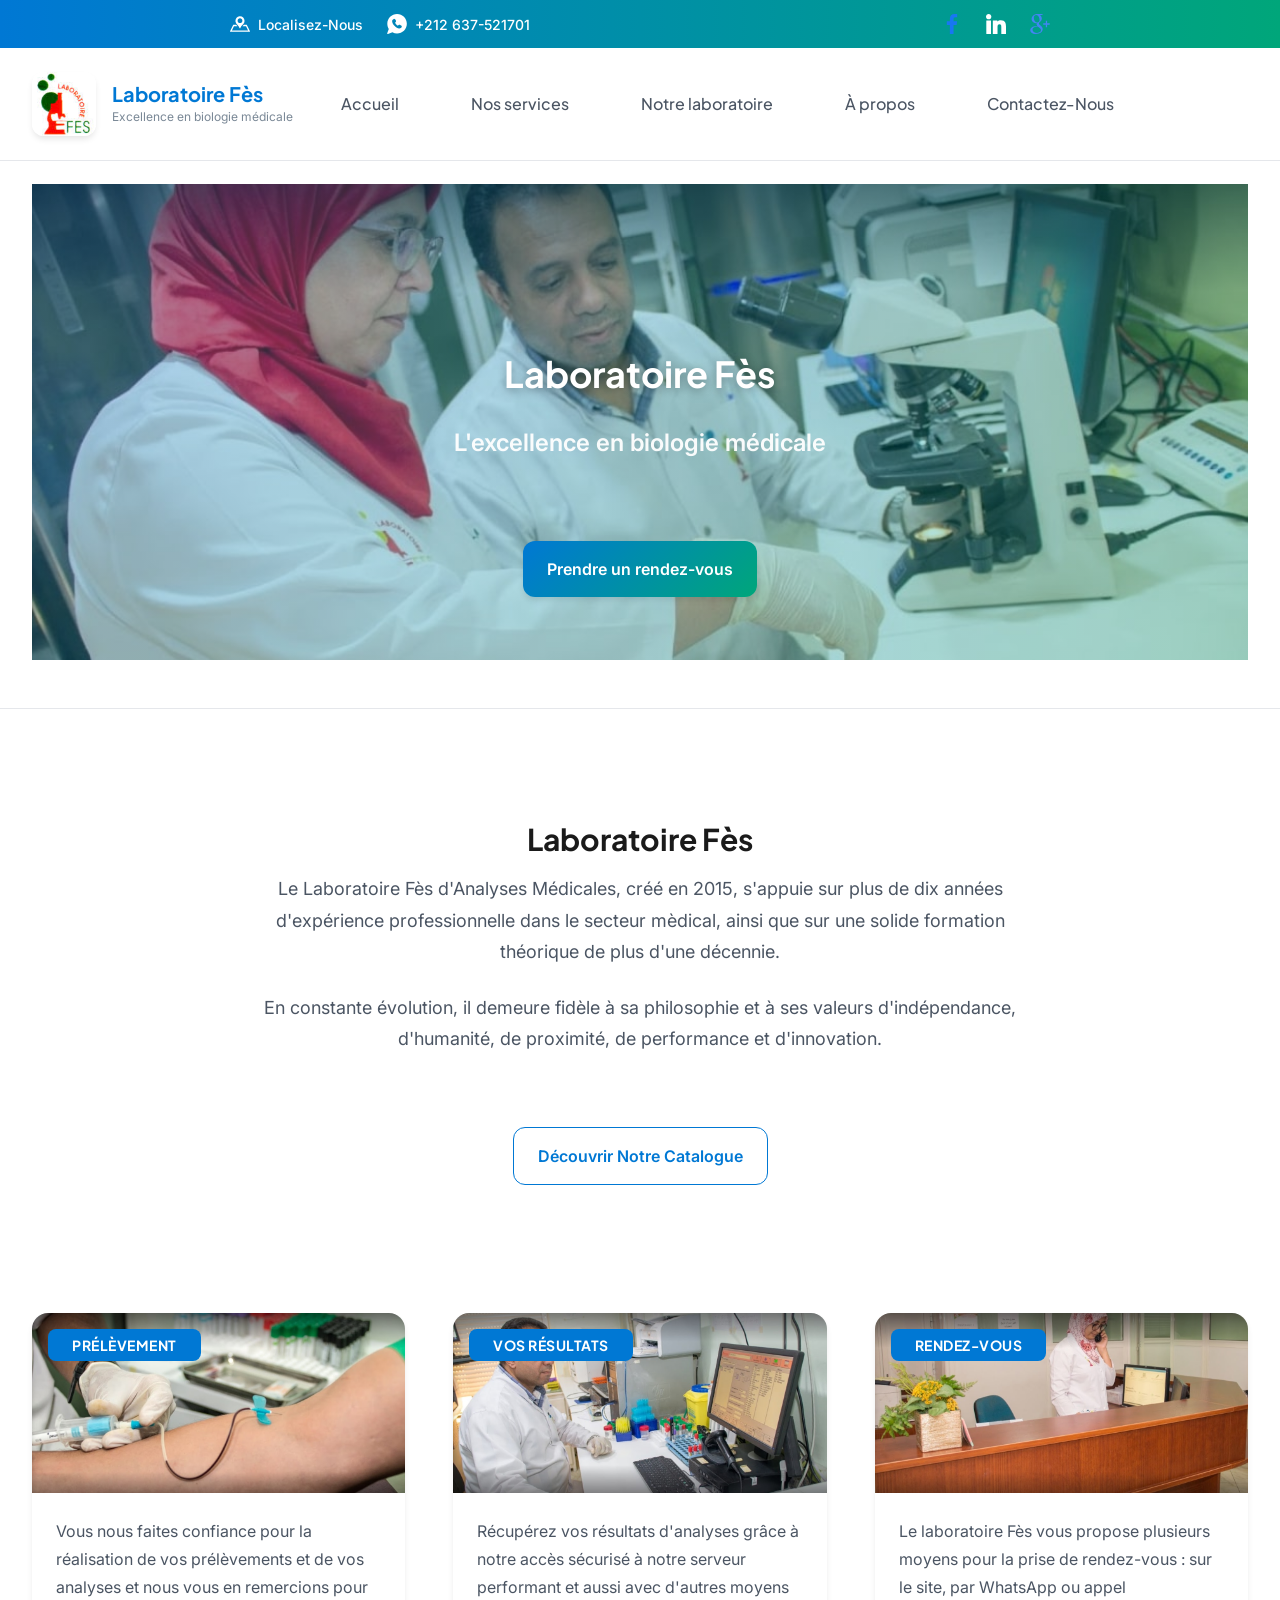
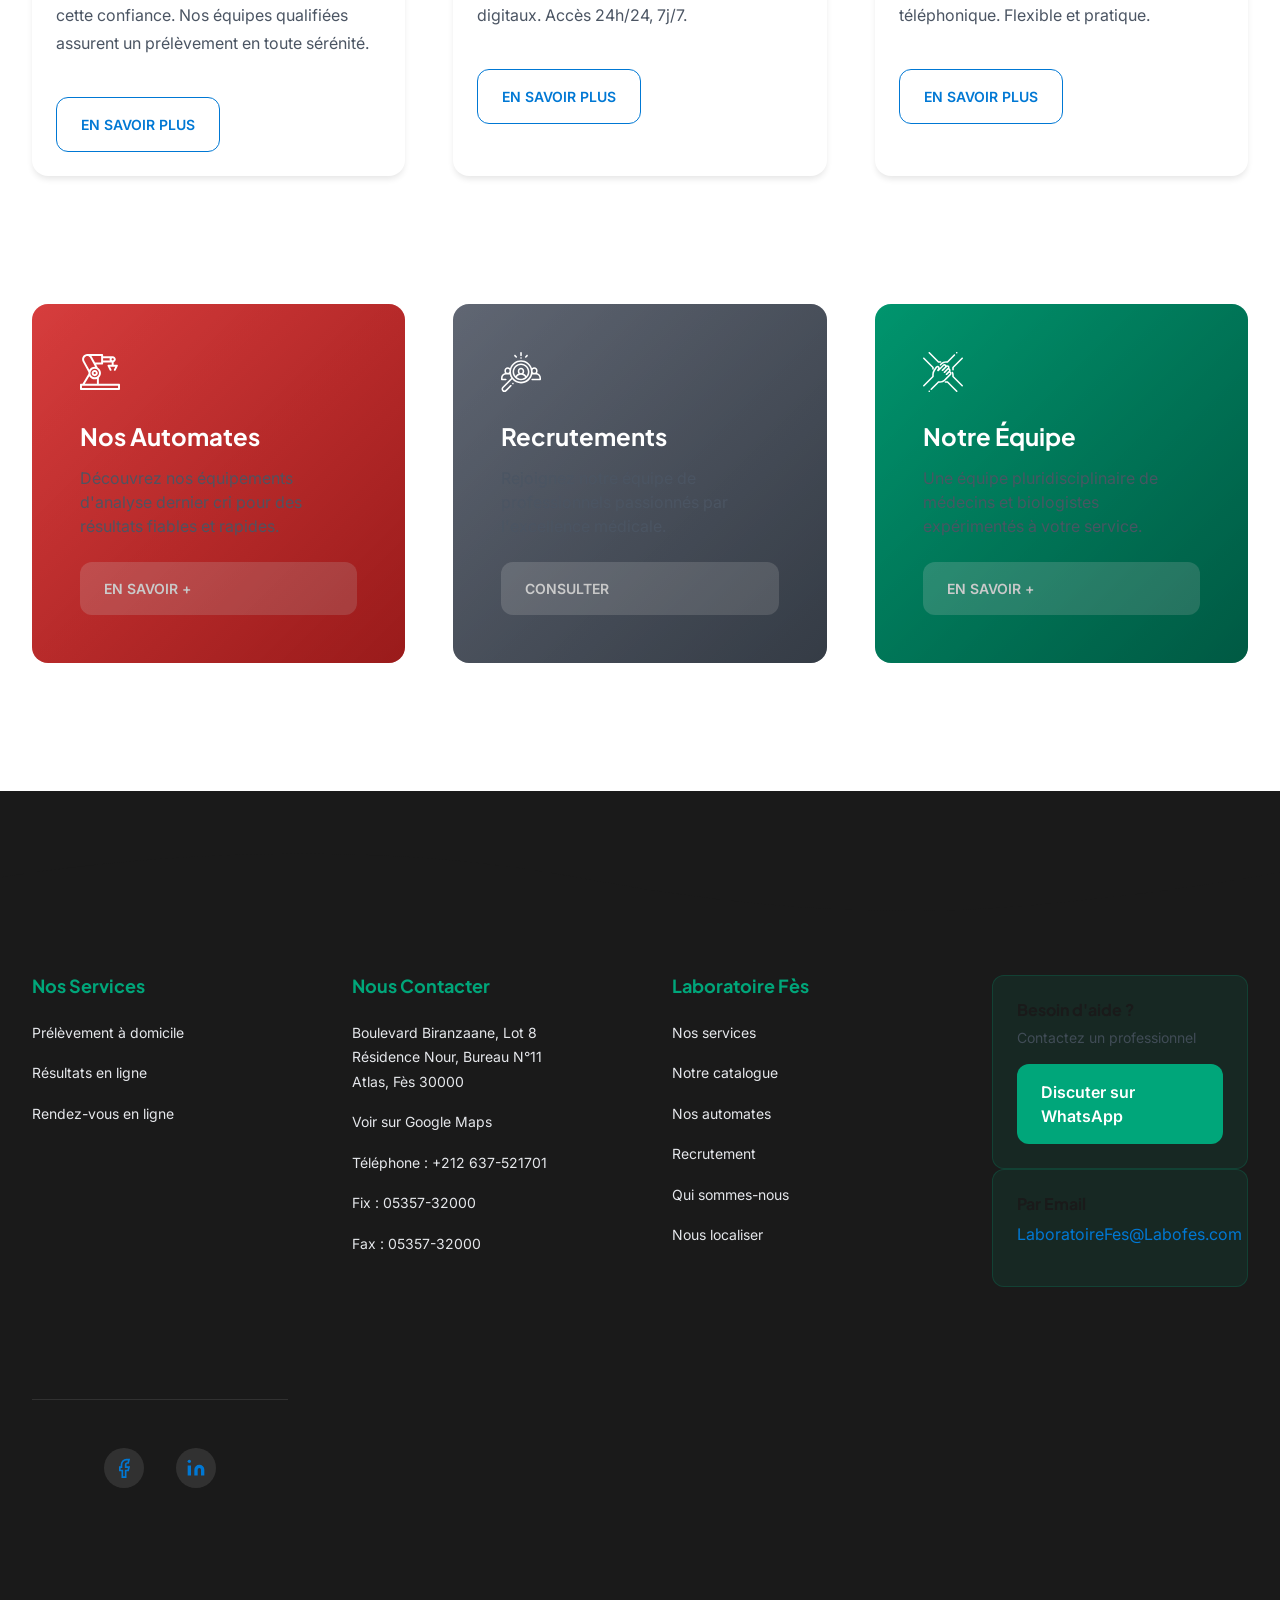
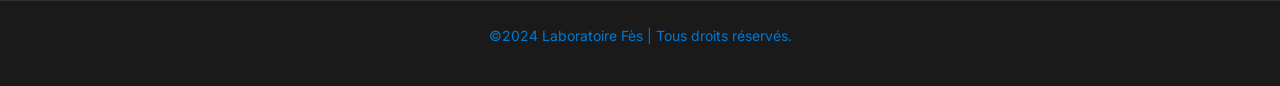
==== commit 04b0bda0: "upload" ====
--- a/index.html
+++ b/index.html
@@ -189,7 +189,7 @@
     <h2 id="about-heading">Laboratoire Fès</h2>
     
     <p class="parag_1">
-      Le Laboratoire Fès d'Analyses Médicales, créé en 2015, s'appuie sur plus de dix années d'expérience professionnelle dans le secteur medical, ainsi que sur une solide formation théorique de plus d'une décennie.
+      Le Laboratoire Fès d'Analyses Médicales, créé en 2015, s'appuie sur plus de dix années d'expérience professionnelle dans le secteur mèdical, ainsi que sur une solide formation théorique de plus d'une décennie.
     </p>
 
     <div>
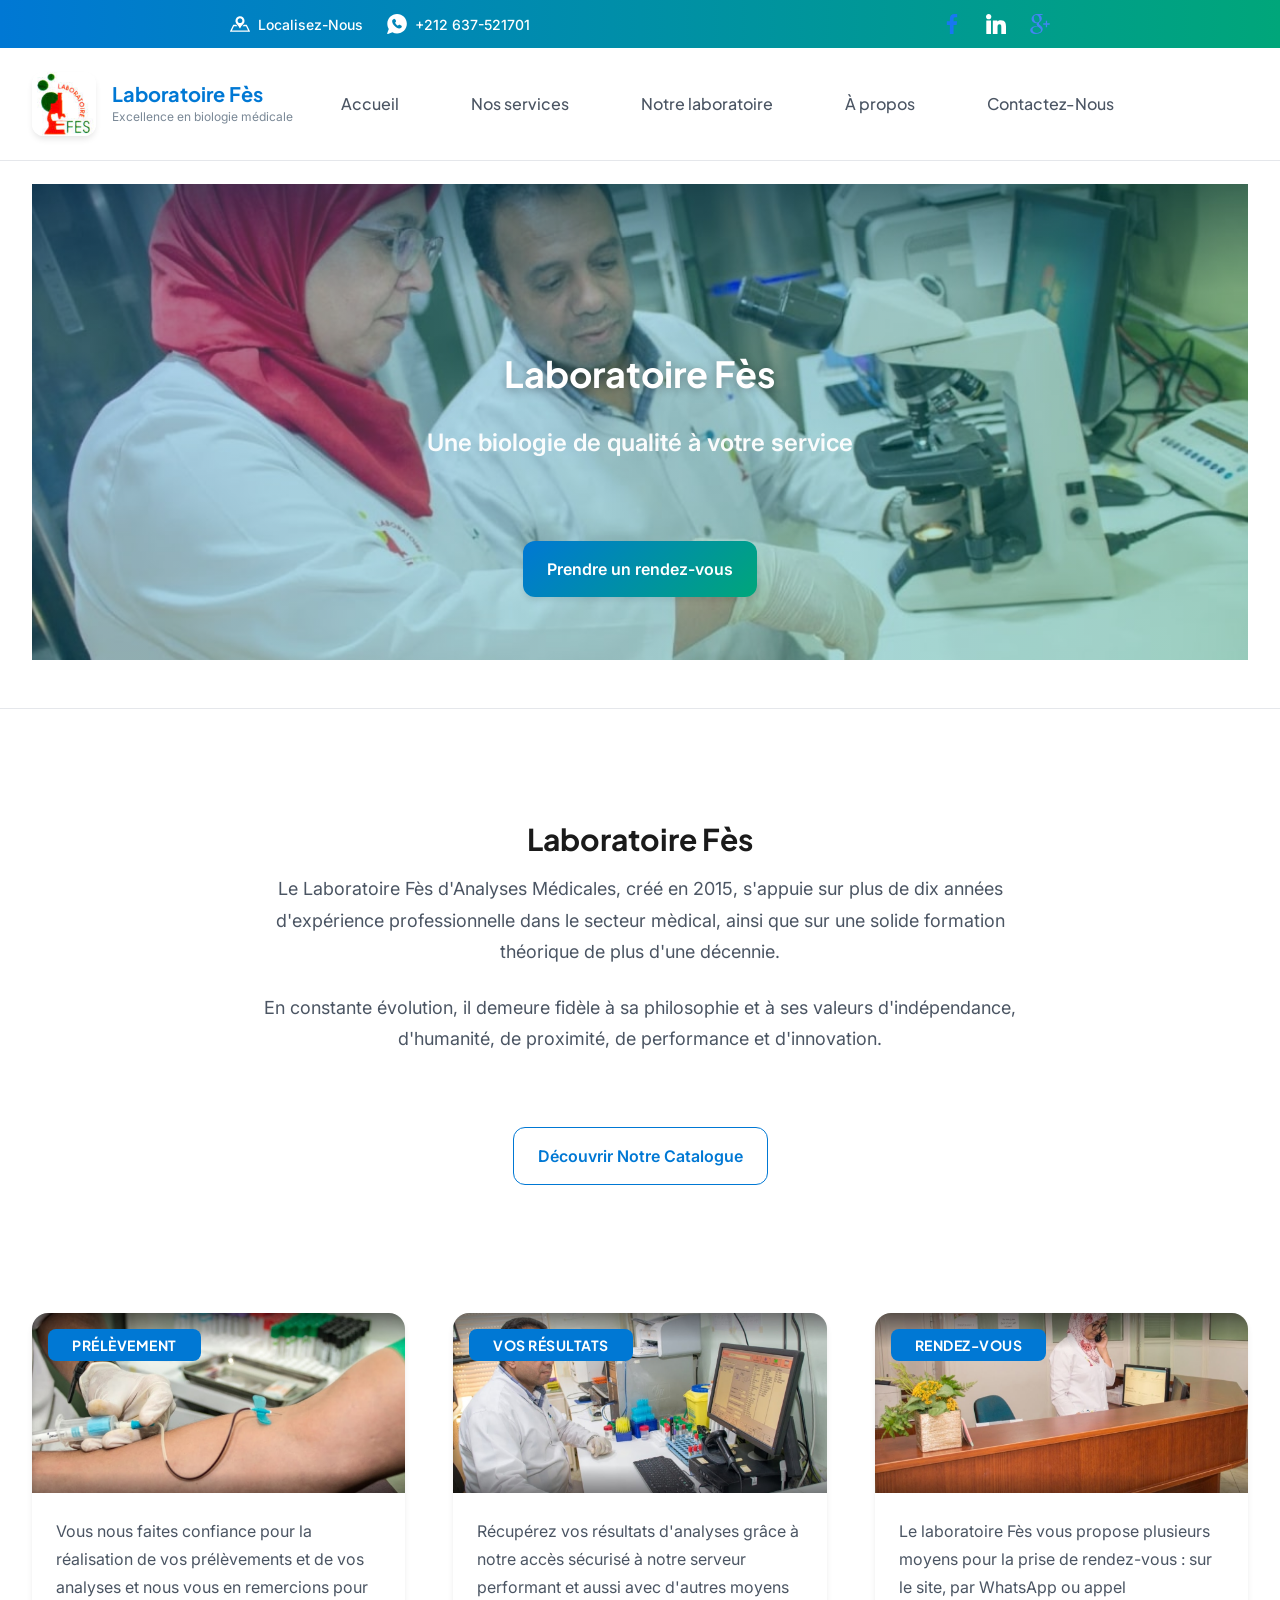
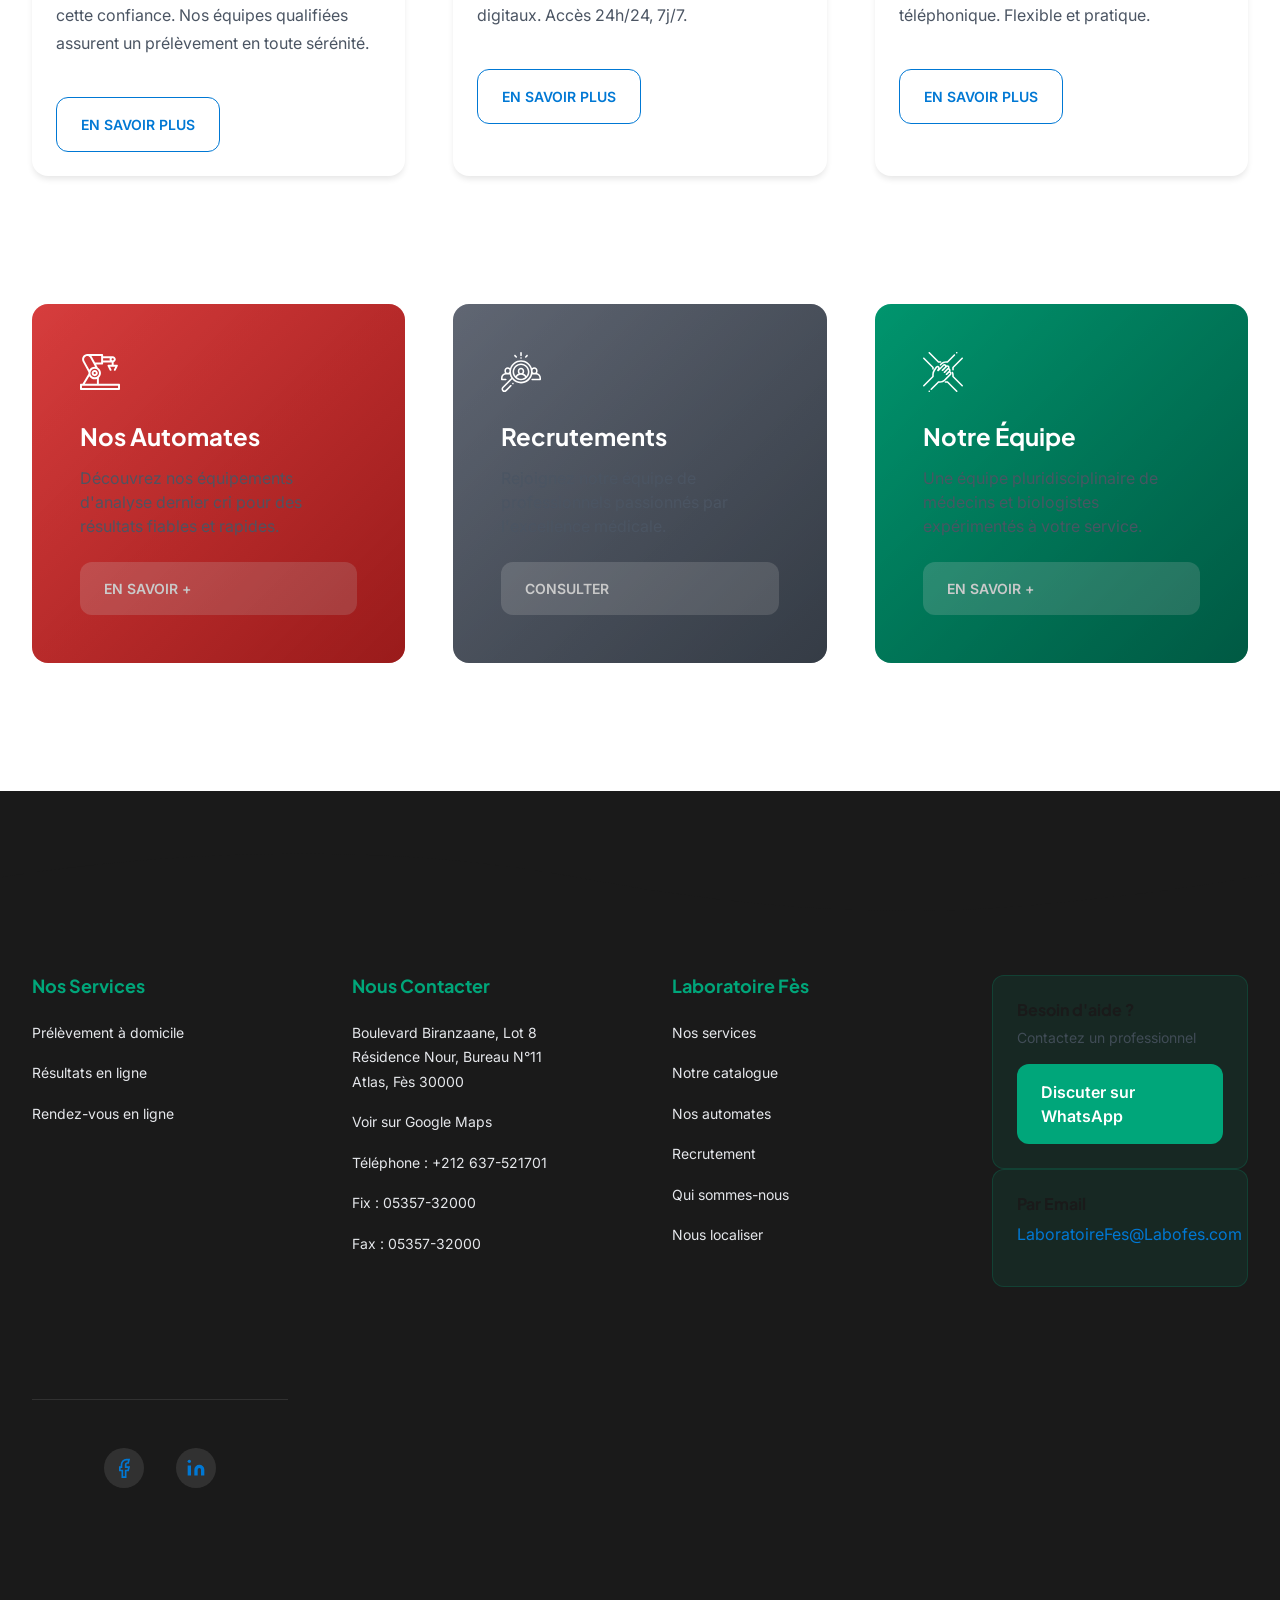
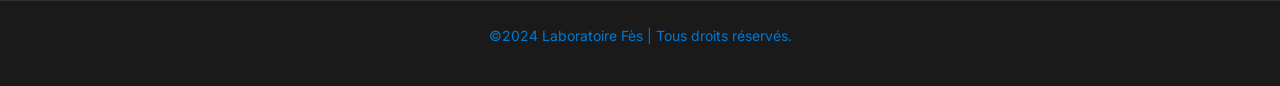
==== commit fdefbd39: "update" ====
--- a/index.html
+++ b/index.html
@@ -149,7 +149,7 @@
       <!-- Hero Text Overlay -->
       <div class="rendv" role="heading" aria-level="2">
         <div class="titleslide0">Laboratoire Fès</div>
-        <div class="titleslide">L'excellence en biologie médicale</div>
+        <div class="titleslide">Une biologie de qualité à votre service</div>
         <a href="laboratoire-fes/appointement.html" class="btn btn-primary">
           Prendre un rendez-vous
         </a>
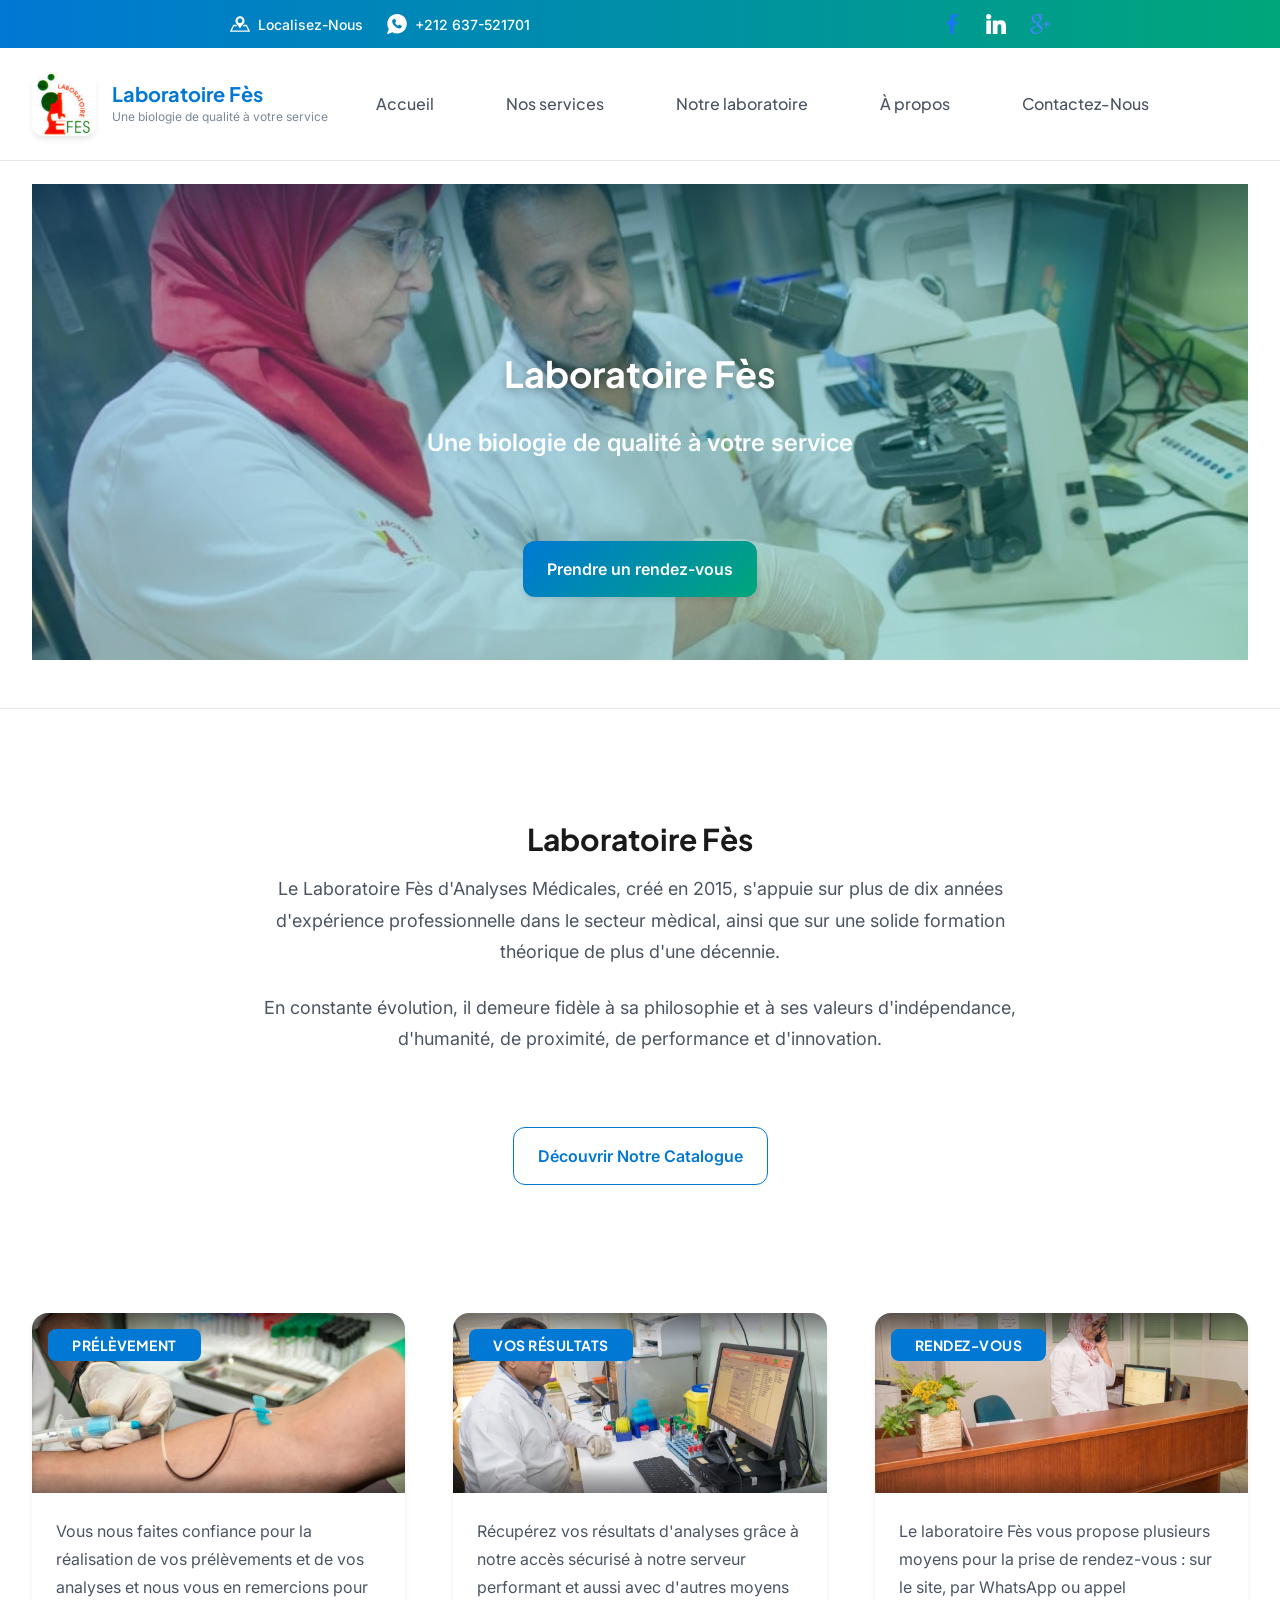
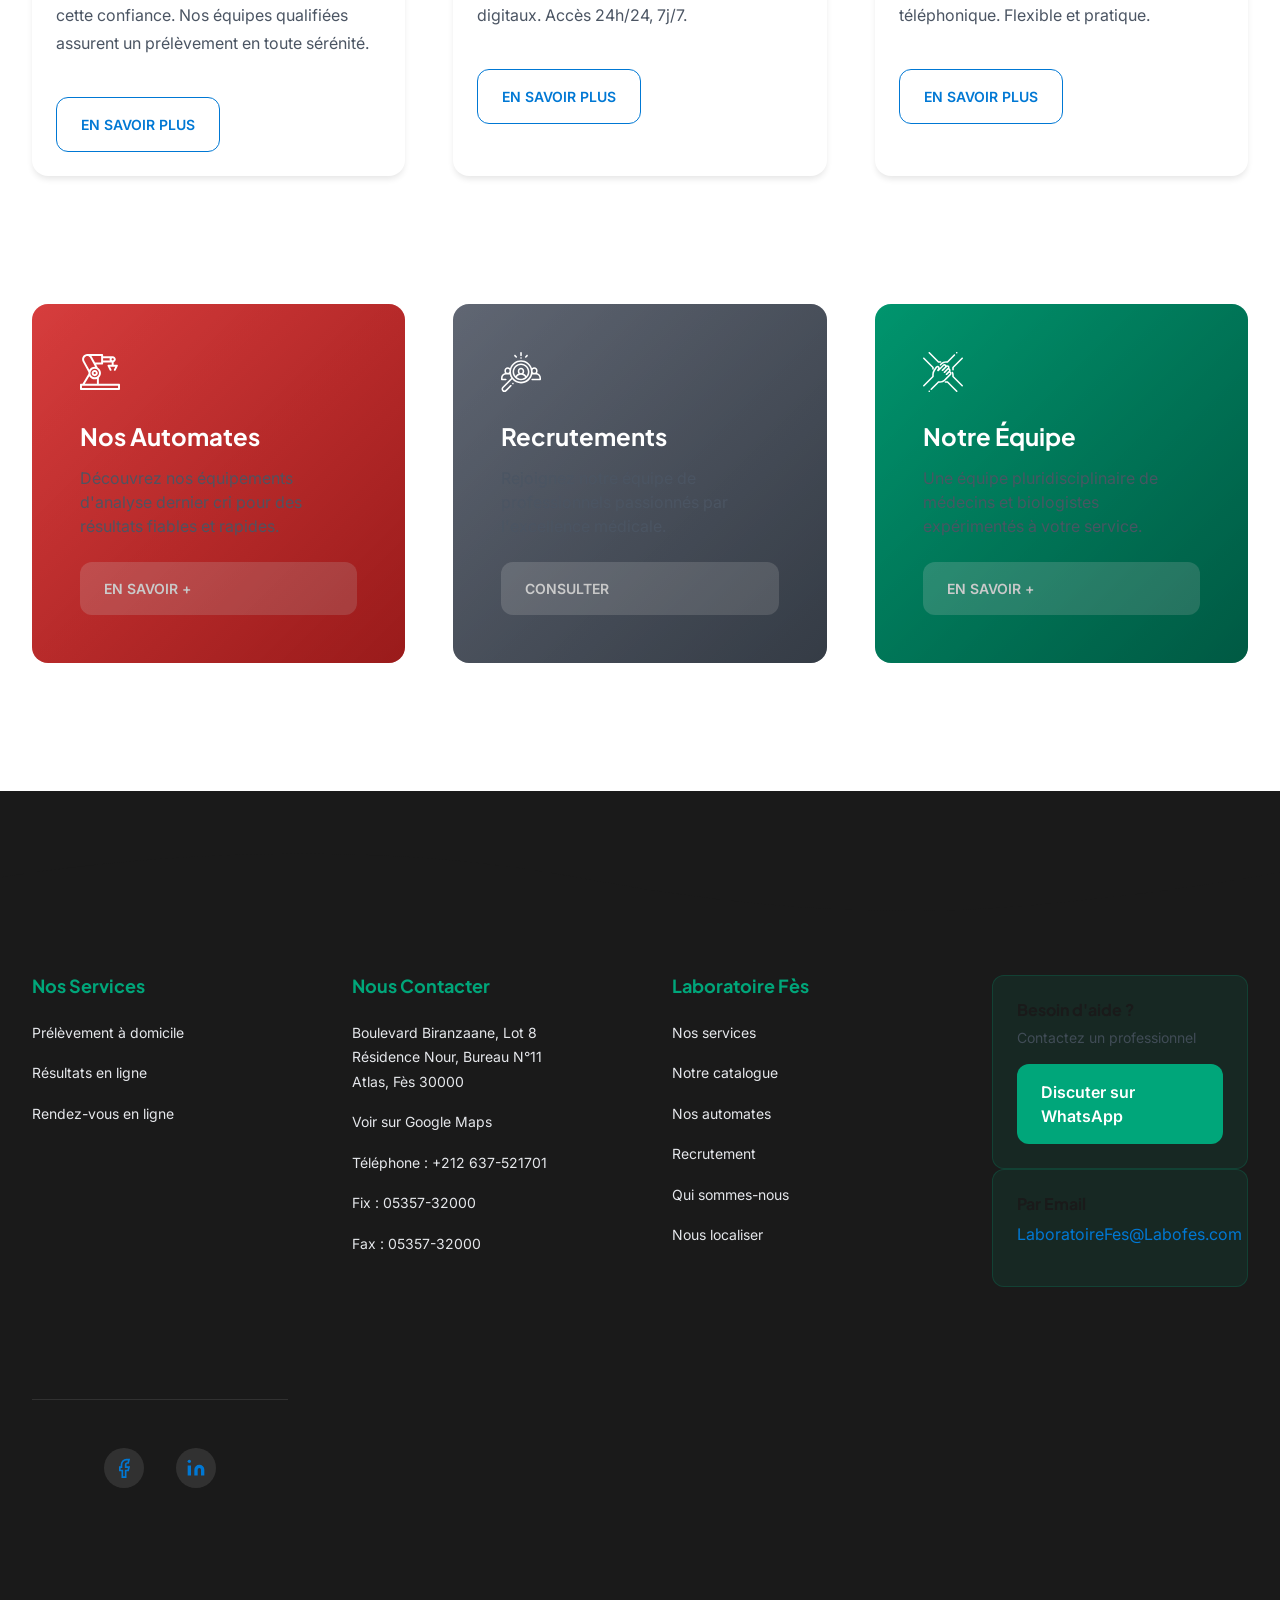
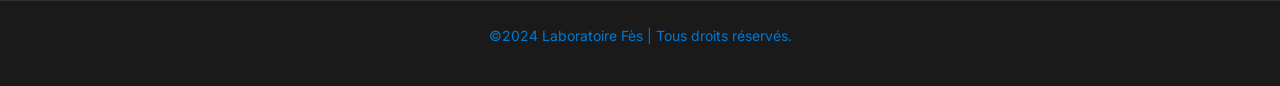
==== commit 940a7b89: "Update" ====
--- a/index.html
+++ b/index.html
@@ -98,7 +98,7 @@
         <img src="imgs/logo.jpg" alt="Logo Laboratoire Fès" class="logo-img">
         <div class="brand">
           <h1 class="brand-name">Laboratoire Fès</h1>
-          <p class="brand-sub">Excellence en biologie médicale</p>
+          <p class="brand-sub">Une biologie de qualité à votre service</p>
         </div>
       </a>
 
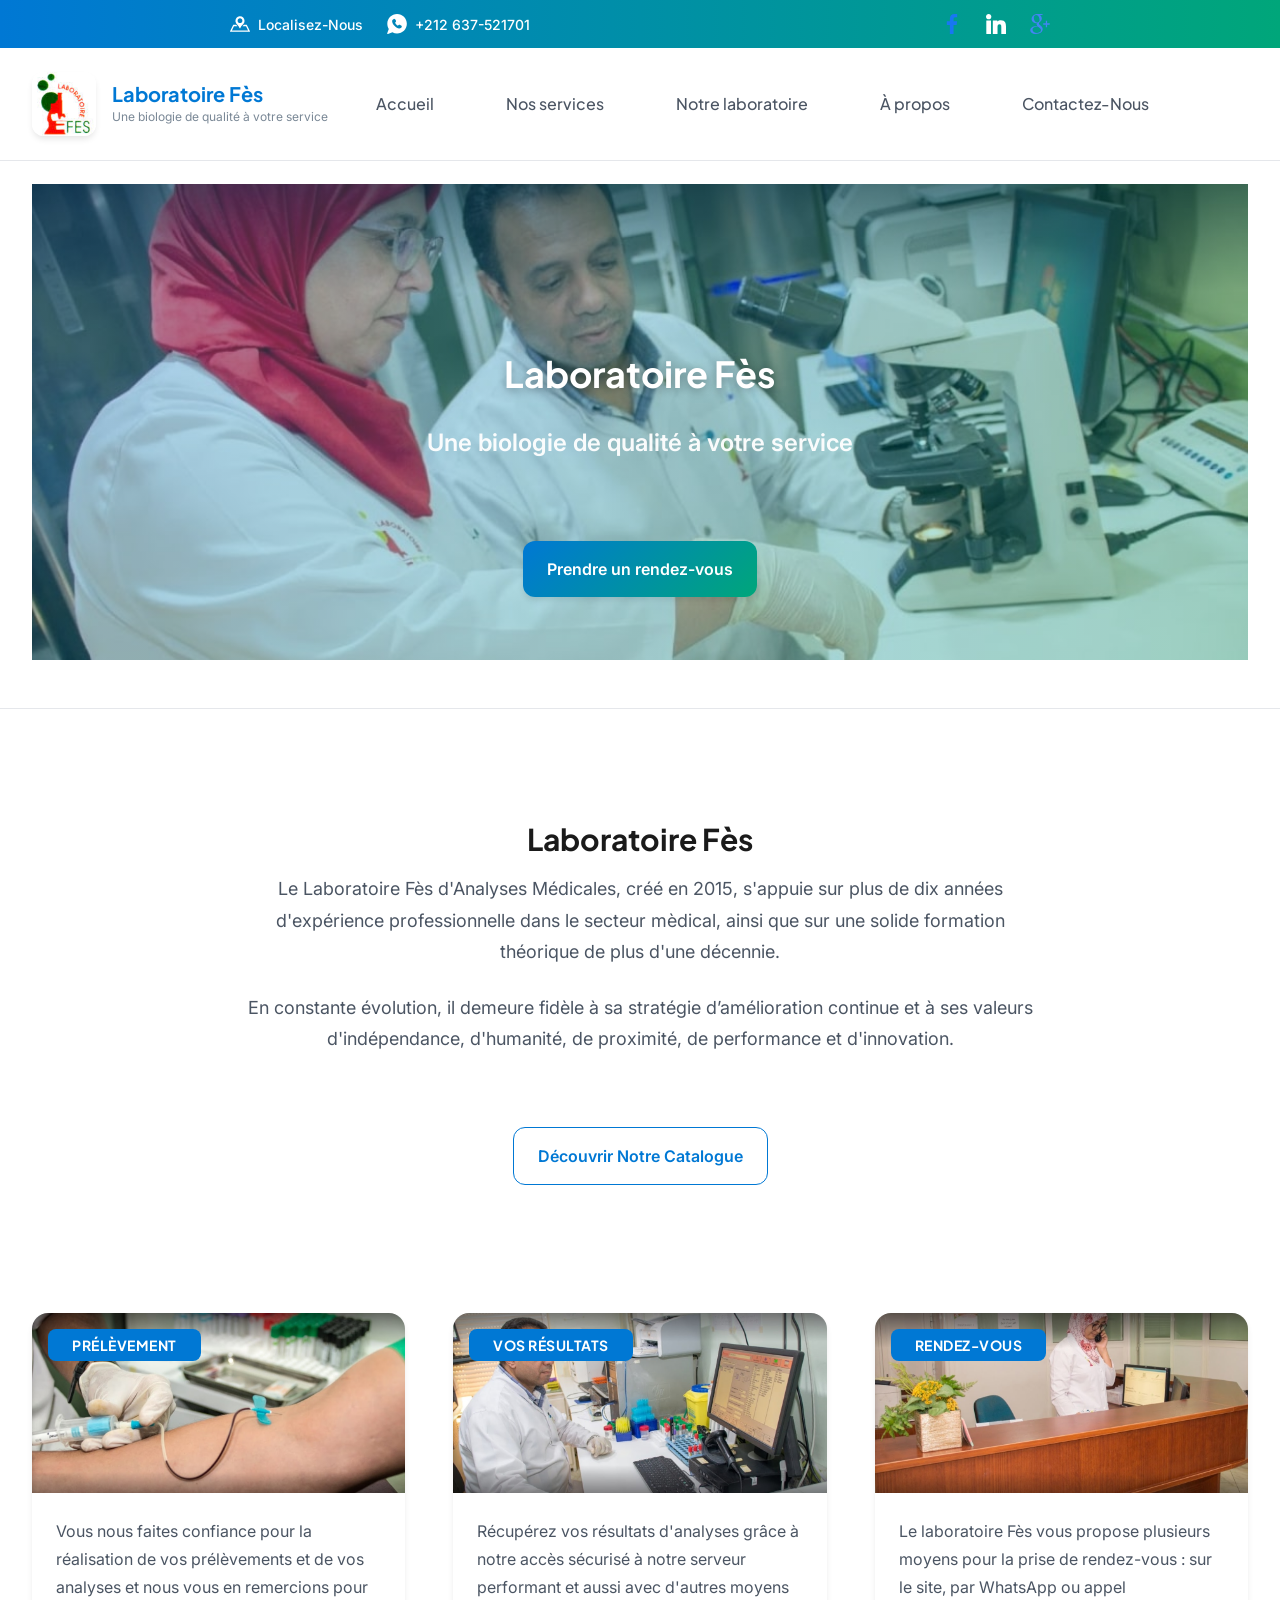
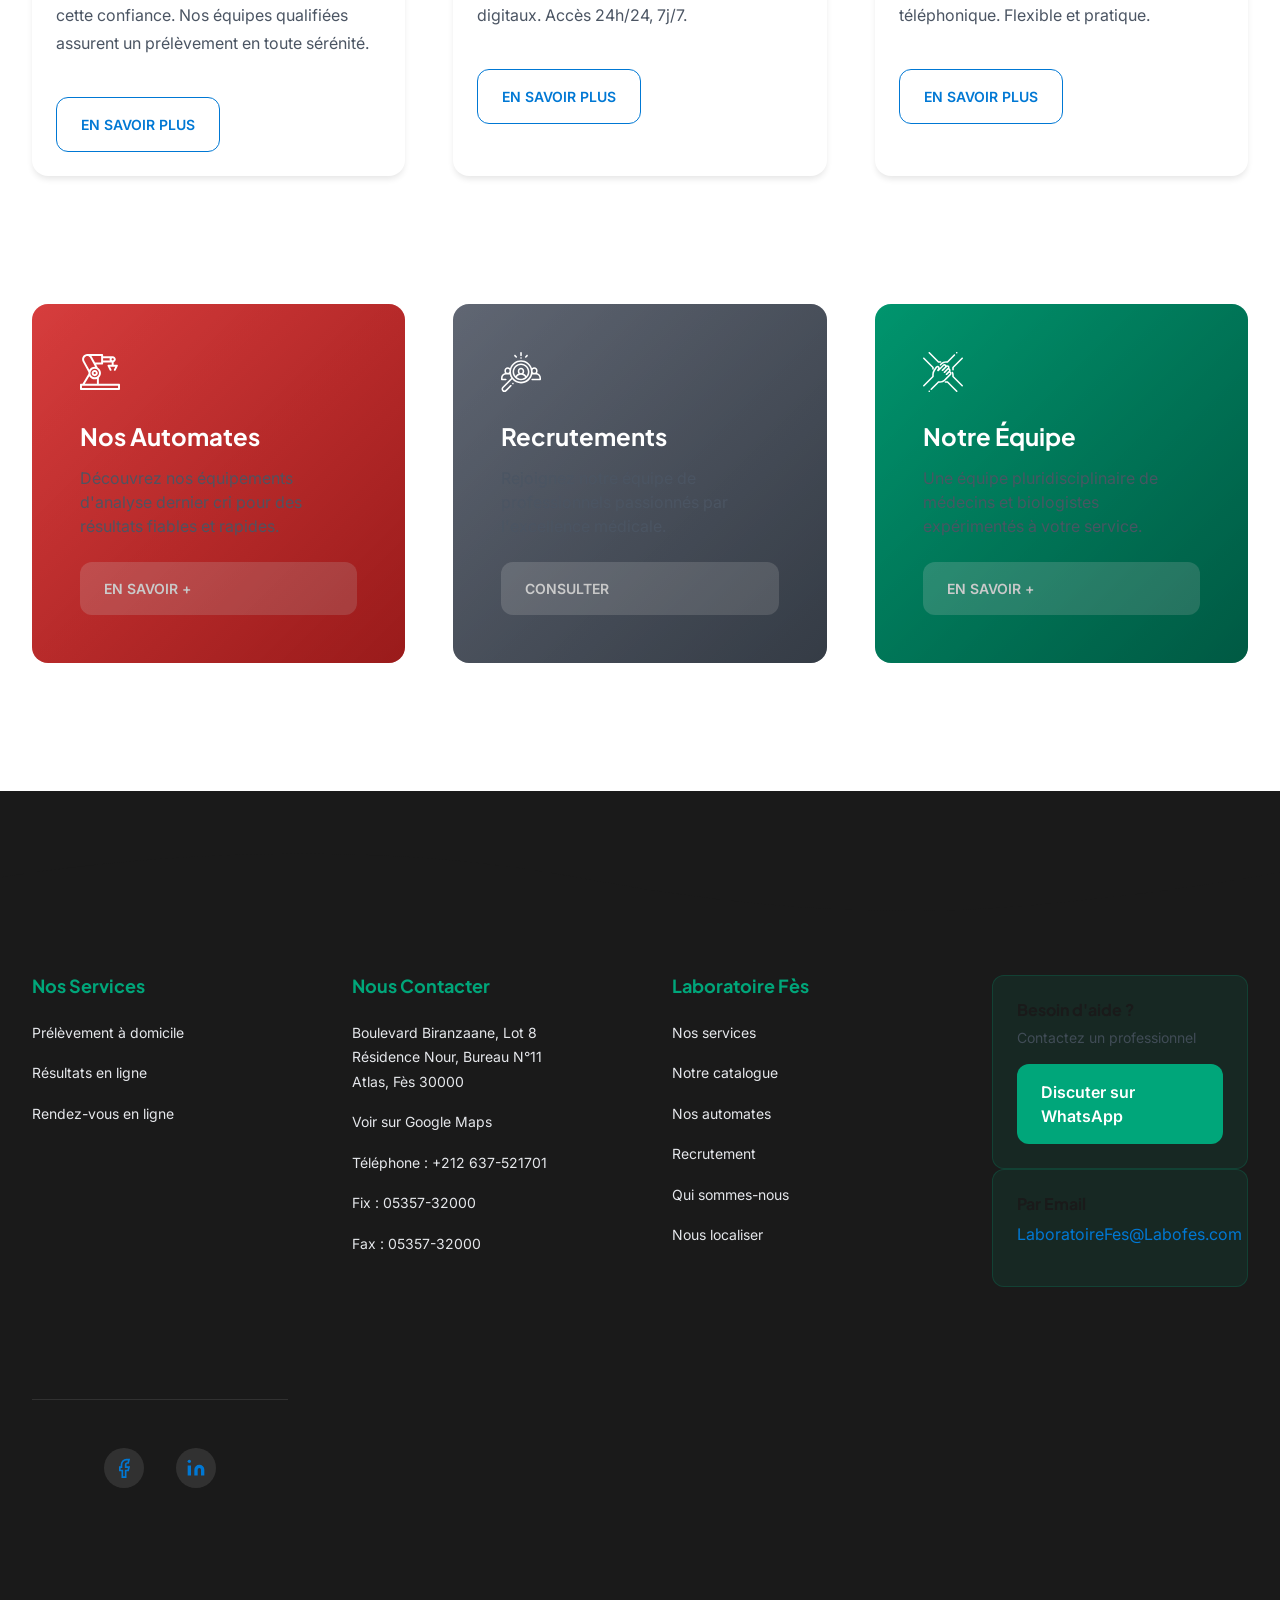
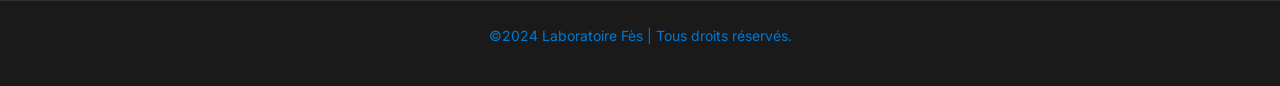
==== commit b858b99d: "update" ====
--- a/index.html
+++ b/index.html
@@ -194,7 +194,7 @@
 
     <div>
       <p class="parag_2">
-        En constante évolution, il demeure fidèle à sa philosophie et à ses valeurs d'indépendance, d'humanité, de proximité, de performance et d'innovation.
+        En constante évolution, il demeure fidèle à sa stratégie d’amélioration continue et à ses valeurs d'indépendance, d'humanité, de proximité, de performance et d'innovation.
       </p>
     </div>
 
